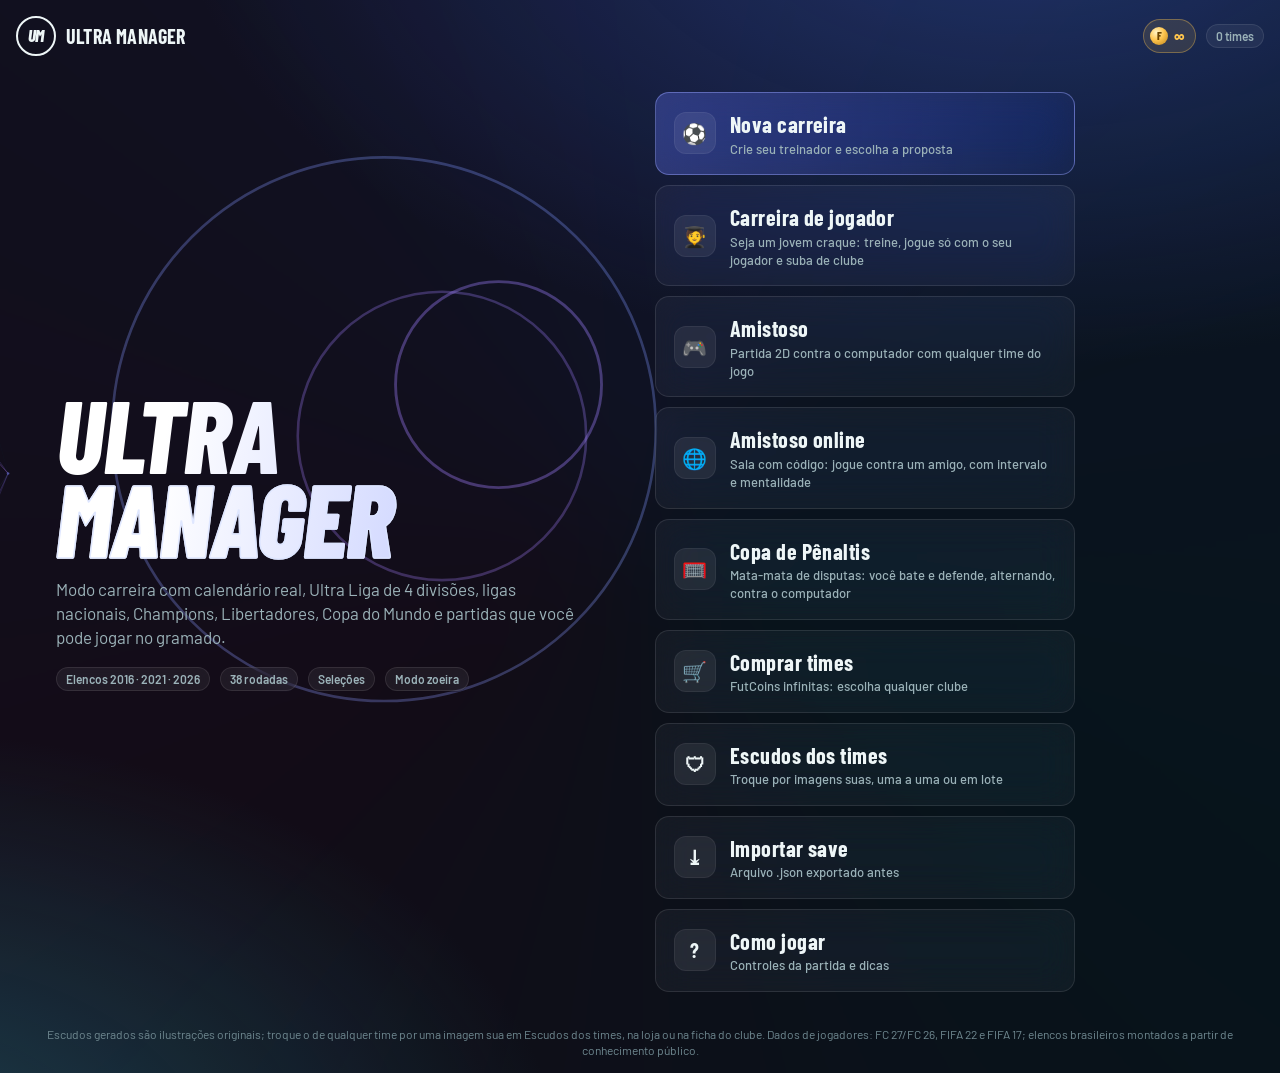
==== index.html @ 09354070 "V73: modelos 3D novos, estadio, animacoes, controle estilo FIFA Mobile e tela inicial futurista Co-A" ====
<!doctype html><html><head><meta charset=utf8><meta name=viewport content="width=device-width,initial-scale=1,viewport-fit=cover"><style>:root{color-scheme:light;box-sizing:border-box;padding-top:env(safe-area-inset-top,0px);padding-bottom:env(safe-area-inset-bottom,0px)}html{scroll-padding-top:env(safe-area-inset-top,0px)}body{margin:0;padding:0;font:14px -apple-system,BlinkMacSystemFont,sans-serif;background:#fff;color:#000}img{max-width:100%}[hidden]:not([hidden=until-found i]){display:none!important}</style></head><body>
<!doctype html>
<html lang="pt-BR">
<head>
<meta charset="utf-8">
<meta name="viewport" content="width=device-width,initial-scale=1,viewport-fit=cover">
<meta name="apple-mobile-web-app-capable" content="yes">
<style>body{margin:0}img{max-width:100%}[hidden]{display:none!important}</style>
</head>
<body>
<title>Ultra Manager</title>
<meta name="claude:viewport-fit-sides" content="cover">
<meta name="theme-color" content="#071318">
<link rel="preconnect" href="https://fonts.googleapis.com">
<link rel="preconnect" href="https://fonts.gstatic.com" crossorigin>
<link rel="stylesheet" href="https://fonts.googleapis.com/css2?family=Barlow+Condensed:ital,wght@0,500;0,600;0,700;0,800;1,700;1,800&family=Barlow:wght@400;500;600;700&display=swap">
<style>
/* Layout concept: console-style career hub — petrol-teal stadium night, glass panels, condensed sport type, one violet CTA glow */
:root {
  --bg0: #050f13; --bg1: #0a1f27; --bg2: #103039; --bg3: #17404a;
  --panel: rgba(8, 22, 28, 0.74); --panel-solid: #0c232b; --panel2: rgba(255, 255, 255, 0.045); --panel3: rgba(255, 255, 255, 0.08);
  --line: rgba(255, 255, 255, 0.09); --line2: rgba(255, 255, 255, 0.16);
  --text: #eef6f7; --muted: #9bb2b8; --dim: #6f8890;
  --accent: #6f7dff; --accent-hi: #9aa4ff; --accent-glow: rgba(111, 125, 255, 0.55);
  --gold: #ffc54d; --win: #38c77f; --draw: #b9c2c9; --loss: #ff6060; --warn: #ffb020; --info: #4cc3ff;
  --pitch1: #2e7d43; --pitch2: #2a733d;
  --f-display: 'Barlow Condensed', 'Arial Narrow', 'Roboto Condensed', system-ui, sans-serif;
  --f-body: 'Barlow', system-ui, -apple-system, 'Segoe UI', sans-serif;
  --r: 10px; --r-lg: 16px;
  color-scheme: dark;
}
* { box-sizing: border-box; }
html, body { height: 100%; }
body {
  margin: 0; background: var(--bg0); color: var(--text); font-family: var(--f-body); font-size: 15px; line-height: 1.4;
  -webkit-font-smoothing: antialiased; overflow-x: hidden;
}
body::before { content: ""; position: fixed; inset: 0 0 auto; height: env(safe-area-inset-top, 0px); z-index: 50; background: var(--bg0); }
.app {
  min-height: 100%; position: relative;
  background:
    radial-gradient(1200px 520px at 78% -8%, rgba(76, 195, 255, 0.10), transparent 60%),
    radial-gradient(900px 600px at 10% 10%, rgba(111, 125, 255, 0.10), transparent 62%),
    linear-gradient(180deg, var(--bg2) 0%, var(--bg1) 38%, var(--bg0) 100%);
}
.app::after { /* perspective floor grid like a studio set */
  content: ""; position: fixed; left: -20%; right: -20%; bottom: -10%; height: 46%; pointer-events: none; z-index: 0;
  background-image: linear-gradient(rgba(255,255,255,0.05) 1px, transparent 1px), linear-gradient(90deg, rgba(255,255,255,0.05) 1px, transparent 1px);
  background-size: 64px 64px; transform: perspective(500px) rotateX(62deg); transform-origin: bottom; opacity: 0.55;
  mask-image: linear-gradient(to top, rgba(0,0,0,0.9), transparent);
  -webkit-mask-image: linear-gradient(to top, rgba(0,0,0,0.9), transparent);
}
.app > * { position: relative; z-index: 1; }
button, input, select, textarea { font: inherit; color: inherit; }
button { cursor: pointer; }
a { color: var(--accent-hi); }
:focus-visible { outline: 2px solid var(--accent-hi); outline-offset: 2px; }
.tnum, table, .num { font-variant-numeric: tabular-nums; }
h1, h2, h3, .disp { font-family: var(--f-display); text-wrap: balance; margin: 0; letter-spacing: 0.01em; }
.muted { color: var(--muted); } .dim { color: var(--dim); }
.up { text-transform: uppercase; letter-spacing: 0.06em; }
.row { display: flex; gap: 10px; align-items: center; } .row.wrap { flex-wrap: wrap; } .col { display: flex; flex-direction: column; gap: 10px; }
.grow { flex: 1; min-width: 0; } .right { margin-left: auto; } .center { text-align: center; }
.hide { display: none !important; }

/* ---------- boot */
.boot { min-height: 100vh; display: grid; place-content: center; text-align: center; }
.boot-logo { font-family: var(--f-display); font-weight: 800; font-style: italic; font-size: 54px; letter-spacing: 0.02em; }
.boot-logo span { color: var(--accent-hi); margin-left: 8px; }
.boot-sub { color: var(--muted); margin-top: 6px; }

/* ---------- top bar */
.topbar {
  position: sticky; top: env(safe-area-inset-top, 0px); z-index: 30; backdrop-filter: blur(10px); -webkit-backdrop-filter: blur(10px);
  background: linear-gradient(180deg, rgba(7, 20, 26, 0.92), rgba(7, 20, 26, 0.7)); border-bottom: 1px solid var(--line);
}
.topbar-in { display: flex; align-items: center; gap: 14px; padding-block: 10px; padding-left: max(16px, env(safe-area-inset-left, 0px)); padding-right: max(16px, env(safe-area-inset-right, 0px)); max-width: 1440px; margin: 0 auto; }
.logo-mark { width: 40px; height: 40px; flex: none; border-radius: 50%; display: grid; place-items: center; border: 2px solid var(--text);
  font-family: var(--f-display); font-weight: 800; font-style: italic; font-size: 17px; letter-spacing: -0.02em; }
.nav { display: flex; gap: 2px; overflow-x: auto; scrollbar-width: none; flex: 1; min-width: 0; }
.nav::-webkit-scrollbar { display: none; }
.nav button { background: none; border: 0; padding: 10px 12px 9px; color: var(--muted); font-family: var(--f-display); font-weight: 600; font-size: 17px; letter-spacing: 0.02em; white-space: nowrap; border-bottom: 2px solid transparent; position: relative; }
.nav button:hover { color: var(--text); }
.nav button.on { color: var(--text); border-bottom-color: var(--text); }
.nav .badge { position: absolute; top: 4px; right: 2px; }
.club-chip { display: flex; align-items: center; gap: 10px; flex: none; }
.club-chip .nm { font-family: var(--f-display); font-weight: 700; font-size: 17px; line-height: 1; }
.conf-bar { display: flex; gap: 3px; margin-top: 5px; }
.conf-bar i { display: block; width: 18px; height: 4px; border-radius: 2px; background: var(--panel3); }
.conf-bar i.on { background: var(--win); }
.conf-bar.mid i.on { background: var(--warn); } .conf-bar.low i.on { background: var(--loss); }
.coin-pill { display: inline-flex; align-items: center; gap: 6px; padding: 5px 10px 5px 6px; border-radius: 999px; background: rgba(255, 197, 77, 0.12); border: 1px solid rgba(255, 197, 77, 0.35); color: var(--gold); font-weight: 700; font-family: var(--f-display); font-size: 16px; white-space: nowrap; }
.coin { width: 18px; height: 18px; border-radius: 50%; background: radial-gradient(circle at 35% 30%, #fff3c4, var(--gold) 45%, #b9801a); display: grid; place-items: center; color: #6a4300; font-size: 11px; font-weight: 800; }
.icon-btn { background: var(--panel2); border: 1px solid var(--line); width: 38px; height: 38px; border-radius: 10px; display: grid; place-items: center; flex: none; }
.icon-btn:hover { background: var(--panel3); }

.page { max-width: 1440px; margin: 0 auto; padding-block: 18px 40px; padding-left: max(16px, env(safe-area-inset-left, 0px)); padding-right: max(16px, env(safe-area-inset-right, 0px)); }
.subtabs { display: flex; gap: 6px; flex-wrap: wrap; margin-bottom: 14px; }
.subtabs button { background: var(--panel2); border: 1px solid var(--line); border-radius: 999px; padding: 7px 14px; color: var(--muted); font-weight: 600; font-size: 14px; }
.subtabs button.on { background: var(--text); color: #07161b; border-color: var(--text); }

/* ---------- panels & cards */
.panel { background: var(--panel); border: 1px solid var(--line); border-radius: var(--r-lg); padding: 16px; min-width: 0; }
.panel h3 { font-size: 20px; font-weight: 700; margin-bottom: 10px; display: flex; align-items: center; gap: 8px; }
.panel h3 .sub { font-family: var(--f-body); font-size: 13px; font-weight: 500; color: var(--muted); }
.grid { display: grid; gap: 16px; }
.g2 { grid-template-columns: repeat(2, minmax(0, 1fr)); } .g3 { grid-template-columns: repeat(3, minmax(0, 1fr)); } .g4 { grid-template-columns: repeat(4, minmax(0, 1fr)); }
@media (max-width: 980px) { .g3, .g4 { grid-template-columns: repeat(2, minmax(0, 1fr)); } }
@media (max-width: 720px) { .g2, .g3, .g4 { grid-template-columns: minmax(0, 1fr); } }
.stat-tile { background: var(--panel2); border: 1px solid var(--line); border-radius: var(--r); padding: 12px; }
.stat-tile .k { font-size: 12px; color: var(--muted); text-transform: uppercase; letter-spacing: 0.06em; }
.stat-tile .v { font-family: var(--f-display); font-weight: 700; font-size: 26px; line-height: 1.1; margin-top: 4px; }

/* ---------- buttons */
.btn { display: inline-flex; align-items: center; justify-content: center; gap: 8px; border-radius: 999px; padding: 10px 18px; font-weight: 700; font-size: 15px; border: 1px solid var(--line2); background: var(--panel2); color: var(--text); white-space: nowrap; }
.btn:hover { background: var(--panel3); }
.btn:disabled { opacity: 0.45; cursor: not-allowed; }
.btn.primary { background: linear-gradient(180deg, #8592ff, #5a68f0); border-color: rgba(255,255,255,0.25); box-shadow: 0 0 0 1px rgba(255,255,255,0.08) inset, 0 8px 28px -6px var(--accent-glow); color: #fff; }
.btn.primary:hover { filter: brightness(1.08); }
.btn.gold { background: linear-gradient(180deg, #ffd57a, #f0a92a); color: #3b2500; border-color: rgba(255,255,255,0.3); }
.btn.danger { border-color: rgba(255, 96, 96, 0.5); color: #ffb3b3; }
.btn.sm { padding: 6px 12px; font-size: 13px; }
.btn.xs { padding: 3px 9px; font-size: 12px; }
.btn.big { padding: 13px 26px; font-size: 17px; font-family: var(--f-display); letter-spacing: 0.03em; }
.btn .x-key { width: 22px; height: 22px; border-radius: 50%; border: 1.5px solid currentColor; display: grid; place-items: center; font-size: 12px; }
.link { background: none; border: 0; color: var(--accent-hi); padding: 0; font-weight: 600; }

/* ---------- chips / badges */
.chip { display: inline-flex; align-items: center; gap: 6px; padding: 3px 9px; border-radius: 999px; background: var(--panel2); border: 1px solid var(--line); font-size: 12px; font-weight: 600; color: var(--muted); white-space: nowrap; }
.chip.on { background: var(--text); color: #07161b; }
.badge { min-width: 18px; height: 18px; padding: 0 5px; border-radius: 9px; background: var(--loss); color: #fff; font-size: 11px; font-weight: 700; display: inline-grid; place-items: center; }
.pos { display: inline-grid; place-items: center; min-width: 38px; padding: 2px 5px; border-radius: 5px; font-size: 11px; font-weight: 700; letter-spacing: 0.04em; font-family: var(--f-body); }
.pos.GK { background: #f0a92a; color: #2a1800; } .pos.DEF { background: #3f8cff; color: #fff; } .pos.MID { background: #2fbf71; color: #052414; } .pos.ATT { background: #ff5d6c; color: #fff; }
.ovr { display: inline-grid; place-items: center; min-width: 30px; height: 24px; border-radius: 6px; font-weight: 800; font-size: 14px; font-family: var(--f-display); }
.ftag { display: inline-block; margin-left: 3px; font-size: 11px; font-weight: 800; letter-spacing: -1px; vertical-align: middle; white-space: nowrap; }
.ftag.f-up { color: #2fd27a; } .ftag.f-up1 { color: #8fd8a8; } .ftag.f-dn1 { color: #ffab7a; } .ftag.f-dn { color: #ff5c5c; }
td.nw { white-space: nowrap; }
.ovr.t1 { background: linear-gradient(180deg, #ffe27a, #d9a520); color: #2b1d00; } .ovr.t2 { background: #c9d3da; color: #14232a; } .ovr.t3 { background: #c98a52; color: #241200; } .ovr.t4 { background: #4b5b62; color: #e7eef0; }
.res { display: inline-grid; place-items: center; width: 22px; height: 22px; border-radius: 5px; font-size: 12px; font-weight: 800; color: #071318; }
.res.V { background: var(--win); } .res.E { background: var(--draw); } .res.D { background: var(--loss); color: #fff; } .res.n { background: var(--panel3); color: var(--muted); }
.fit { width: 54px; height: 6px; border-radius: 3px; background: var(--panel3); overflow: hidden; display: inline-block; vertical-align: middle; }
.fit > i { display: block; height: 100%; border-radius: 3px; }
.flag-inj { color: var(--loss); font-weight: 800; } .flag-sus { color: var(--warn); font-weight: 800; }
.dot { width: 8px; height: 8px; border-radius: 50%; display: inline-block; }

/* ---------- tables */
.tbl-wrap { overflow-x: auto; border-radius: var(--r); border: 1px solid var(--line); }
table.tbl { width: 100%; border-collapse: collapse; font-size: 14px; }
.tbl th { text-align: left; font-size: 11px; text-transform: uppercase; letter-spacing: 0.06em; color: var(--muted); font-weight: 600; padding: 9px 8px; background: rgba(0,0,0,0.18); position: sticky; top: 0; white-space: nowrap; }
.tbl td { padding: 8px; border-top: 1px solid var(--line); white-space: nowrap; }
.tbl tr.me td { background: rgba(111, 125, 255, 0.13); }
.tbl tr.click { cursor: pointer; } .tbl tr.click:hover td { background: var(--panel2); }
.tbl td.n, .tbl th.n { text-align: right; } .tbl td.c, .tbl th.c { text-align: center; }
.zone-ucl { box-shadow: inset 3px 0 0 #4c7dff; } .zone-uel { box-shadow: inset 3px 0 0 #ff9a3c; } .zone-up { box-shadow: inset 3px 0 0 var(--win); } .zone-down { box-shadow: inset 3px 0 0 var(--loss); } .zone-lib { box-shadow: inset 3px 0 0 var(--gold); } .zone-sula { box-shadow: inset 3px 0 0 #1e88e5; } .zone-plib { box-shadow: inset 3px 0 0 #e0b85a; background-image: linear-gradient(90deg, rgba(224,184,90,0.08), transparent 40%); } .zone-uclq { box-shadow: inset 3px 0 0 #9db8ff; } .zone-uecl { box-shadow: inset 3px 0 0 #2fbf71; }
.mun-reps { display: grid; grid-template-columns: repeat(auto-fill, minmax(190px, 1fr)); gap: 12px; }
.team-cell { display: flex; align-items: center; gap: 8px; min-width: 0; }
.team-cell .tn { overflow: hidden; text-overflow: ellipsis; }

/* ---------- forms */
.field { display: flex; flex-direction: column; gap: 5px; }
.field label { font-size: 12px; color: var(--muted); text-transform: uppercase; letter-spacing: 0.06em; font-weight: 600; }
.input, select.input { background: rgba(0,0,0,0.28); border: 1px solid var(--line2); border-radius: 10px; padding: 10px 12px; min-width: 0; width: 100%; }
.input:focus { border-color: var(--accent-hi); outline: none; }
select.input { appearance: none; background-image: linear-gradient(45deg, transparent 50%, var(--muted) 50%), linear-gradient(135deg, var(--muted) 50%, transparent 50%); background-position: calc(100% - 16px) 52%, calc(100% - 11px) 52%; background-size: 5px 5px; background-repeat: no-repeat; padding-right: 30px; }
.seg { display: inline-flex; background: rgba(0,0,0,0.28); border: 1px solid var(--line); border-radius: 999px; padding: 3px; gap: 2px; flex-wrap: wrap; }
.seg button { border: 0; background: none; padding: 6px 12px; border-radius: 999px; color: var(--muted); font-weight: 600; font-size: 13px; }
.seg button.on { background: var(--text); color: #07161b; }
.toggle { display: inline-flex; align-items: center; gap: 10px; cursor: pointer; }
.toggle input { display: none; }
.toggle .sw { width: 42px; height: 24px; border-radius: 12px; background: var(--panel3); position: relative; transition: background 0.2s; flex: none; }
.toggle .sw::after { content: ""; position: absolute; top: 3px; left: 3px; width: 18px; height: 18px; border-radius: 50%; background: #fff; transition: transform 0.2s; }
.toggle input:checked + .sw { background: var(--accent); }
.toggle input:checked + .sw::after { transform: translateX(18px); }

/* ---------- central (home) */
.hub { display: grid; grid-template-columns: minmax(0, 1.25fr) minmax(0, 1fr); gap: 22px; align-items: start; }
@media (max-width: 960px) { .hub { grid-template-columns: minmax(0, 1fr); } }
.hero-date { font-family: var(--f-display); font-weight: 800; font-size: clamp(34px, 5.4vw, 62px); line-height: 0.95; letter-spacing: 0.01em; }
.hero-sub { color: var(--muted); margin: 10px 0 14px; padding-bottom: 12px; border-bottom: 1px solid var(--line); max-width: 560px; }
.fixture { display: grid; grid-template-columns: auto auto minmax(0, 1fr); gap: 14px; align-items: center; margin: 12px 0 18px; }
.fixture .sep { width: 1px; height: 56px; background: var(--line2); }
.fixture .names { font-family: var(--f-display); font-weight: 800; font-size: clamp(22px, 2.6vw, 30px); line-height: 1.05; text-transform: uppercase; letter-spacing: 0.02em; }
.fixture .crests { display: flex; gap: 10px; align-items: center; }
.comp-line { display: flex; align-items: center; gap: 10px; color: var(--text); font-weight: 600; flex-wrap: wrap; }
.comp-line .when { color: var(--muted); font-weight: 500; }
.advance-row { display: flex; gap: 10px; align-items: center; flex-wrap: wrap; margin-bottom: 18px; }
.task-list { border-top: 1px solid var(--line); max-width: 560px; }
.task { display: flex; align-items: center; gap: 12px; padding: 11px 4px; border-bottom: 1px solid var(--line); background: none; border-left: 0; border-right: 0; border-top: 0; width: 100%; text-align: left; color: var(--text); }
.task:hover { background: var(--panel2); }
.task .ic { width: 34px; height: 34px; border-radius: 50%; display: grid; place-items: center; background: var(--panel3); flex: none; font-size: 16px; }
.form-row { display: flex; gap: 4px; }
.news-card { background: var(--panel-solid); border: 1px solid var(--line); border-radius: var(--r-lg); overflow: hidden; position: relative; }
.news-top { display: flex; align-items: center; gap: 10px; padding: 12px 14px; }
.news-src { width: 34px; height: 34px; border-radius: 8px; display: grid; place-items: center; background: #1fb57a; color: #fff; font-family: var(--f-display); font-weight: 800; font-size: 13px; }
.ue-logo { flex: none; display: grid; place-items: center; border-radius: 9px; background: linear-gradient(135deg, #6f7dff, #12b3a8); color: #fff; font-family: var(--f-display); font-weight: 800; font-style: italic; letter-spacing: -0.02em; box-shadow: inset 0 0 0 1px rgba(255,255,255,0.25); }
.modal-h .ue-logo { margin-right: 8px; vertical-align: -6px; display: inline-grid; }
.plantao { background: #ff3b4e; color: #fff; font-family: var(--f-display); font-weight: 800; font-size: 12px; letter-spacing: 0.08em; padding: 4px 9px; border-radius: 6px; animation: plantao 1.6s ease-in-out infinite; flex: none; }
.plantao.sm { font-size: 10.5px; padding: 2px 7px; }
@keyframes plantao { 50% { opacity: 0.55; } }
@media (prefers-reduced-motion: reduce) { .plantao { animation: none; } }
.news-cat { display: inline-block; font-family: var(--f-display); font-weight: 700; font-size: 12px; letter-spacing: 0.06em; text-transform: uppercase; color: var(--c); border: 1px solid color-mix(in srgb, var(--c) 55%, transparent); background: color-mix(in srgb, var(--c) 14%, transparent); padding: 2px 8px; border-radius: 999px; margin-bottom: 8px; }
.news-feed { display: flex; flex-direction: column; gap: 12px; }
.nf-item { display: grid; grid-template-columns: 200px minmax(0, 1fr); gap: 14px; padding: 10px; border-radius: 14px; background: var(--panel2); border: 1px solid var(--line); }
.nf-thumb { border-radius: 10px; overflow: hidden; aspect-ratio: 16 / 10; }
.nf-thumb svg { width: 100%; height: 100%; display: block; }
.nf-text h4 { margin: 6px 0 4px; font-size: 17px; line-height: 1.25; }
.nf-text p { margin: 0 0 6px; font-size: 14px; }
@media (max-width: 560px) { .nf-item { grid-template-columns: minmax(0, 1fr); } }
.news-new { flex: none; background: #d8ff5a; color: #172000; font-weight: 800; font-size: 12px; padding: 4px 10px; border-radius: 6px; }
.news-img { aspect-ratio: 16 / 10; max-width: 100%; position: relative; overflow: hidden; }
.news-img svg { width: 100%; height: 100%; display: block; }
.news-body { padding: 12px 14px 14px; }
.news-body h4 { margin: 0 0 6px; font-size: 17px; line-height: 1.3; }
.news-meta { display: flex; gap: 14px; color: var(--muted); font-size: 13px; margin-top: 10px; }
.dots { display: flex; gap: 6px; justify-content: center; padding: 10px; }
.dots button { width: 8px; height: 8px; border-radius: 50%; border: 0; background: var(--panel3); padding: 0; }
.dots button.on { background: var(--text); width: 22px; border-radius: 4px; }
.news-list .item { padding: 10px 0; border-bottom: 1px solid var(--line); }
.news-list .item:last-child { border-bottom: 0; }

/* ---------- pitch & lineup */
.lineup-wrap { display: grid; grid-template-columns: minmax(0, 1fr) 300px; gap: 16px; align-items: start; }
@media (max-width: 900px) { .lineup-wrap { grid-template-columns: minmax(0, 1fr); } }
.pitch { position: relative; width: 100%; max-width: 640px; aspect-ratio: 68 / 100; margin: 0 auto; border-radius: 14px; overflow: hidden;
  background: repeating-linear-gradient(180deg, var(--pitch1) 0 10%, var(--pitch2) 10% 20%); box-shadow: inset 0 0 80px rgba(0,0,0,0.35); }
.pitch .lines { position: absolute; inset: 0; width: 100%; height: 100%; }
.pslot { position: absolute; transform: translate(-50%, -50%); width: 88px; display: flex; flex-direction: column; align-items: center; gap: 2px; cursor: pointer; user-select: none; touch-action: none; }
.pslot .card { width: 58px; border-radius: 9px; background: linear-gradient(180deg, rgba(10,30,36,0.95), rgba(10,26,32,0.95)); border: 1px solid rgba(255,255,255,0.22); padding: 4px 0 3px; text-align: center; box-shadow: 0 6px 16px rgba(0,0,0,0.35); }
.pslot.sel .card { border-color: var(--gold); box-shadow: 0 0 0 2px var(--gold), 0 6px 16px rgba(0,0,0,0.35); }
.pslot.drop .card { border-color: var(--accent-hi); box-shadow: 0 0 0 2px var(--accent-hi); }
.pslot .o { font-family: var(--f-display); font-weight: 800; font-size: 20px; line-height: 1; }
.pslot .p { font-size: 10px; font-weight: 700; color: var(--muted); letter-spacing: 0.05em; }
.pslot .nm { font-size: 12px; font-weight: 700; text-shadow: 0 1px 3px rgba(0,0,0,0.8); max-width: 88px; overflow: hidden; text-overflow: ellipsis; white-space: nowrap; }
.pslot .fitbar { width: 46px; height: 4px; border-radius: 2px; background: rgba(0,0,0,0.45); overflow: hidden; }
.pslot .fitbar i { display: block; height: 100%; }
.pslot .warn { position: absolute; top: -4px; right: 14px; }
.pslot.empty .card { opacity: 0.6; border-style: dashed; }
.bp { display: flex; align-items: center; gap: 8px; padding: 7px 8px; border-radius: 8px; border: 1px solid transparent; cursor: pointer; background: none; color: inherit; font: inherit; text-align: left; width: 100%; }
.bp:hover { background: var(--panel2); }
.bp.sel { border-color: var(--gold); background: rgba(255,197,77,0.08); }
@media (max-width: 520px) { .pslot { width: 70px; } .pslot .card { width: 46px; } .pslot .o { font-size: 16px; } .pslot .nm { font-size: 10px; max-width: 70px; } }

/* ---------- modals */
.modal-bg { position: fixed; inset: 0; background: rgba(2, 8, 10, 0.72); backdrop-filter: blur(4px); -webkit-backdrop-filter: blur(4px); z-index: 80; display: flex; align-items: center; justify-content: center;
  padding: calc(16px + env(safe-area-inset-top, 0px)) max(16px, env(safe-area-inset-right, 0px)) calc(16px + env(safe-area-inset-bottom, 0px)) max(16px, env(safe-area-inset-left, 0px)); }
.modal { background: linear-gradient(180deg, #11303a, #0a1e25); border: 1px solid var(--line2); border-radius: 18px; width: min(760px, 100%); max-height: 100%; overflow: auto; box-shadow: 0 30px 80px rgba(0,0,0,0.6); }
.modal.wide { width: min(1100px, 100%); } .modal.narrow { width: min(460px, 100%); }
.modal-h { display: flex; align-items: center; gap: 12px; padding: 16px 18px; border-bottom: 1px solid var(--line); position: sticky; top: 0; background: #0f2b34; z-index: 2; }
.modal-h h2 { font-size: 24px; font-weight: 800; }
.modal-b { padding: 18px; }
.modal-f { display: flex; gap: 10px; justify-content: flex-end; padding: 14px 18px; border-top: 1px solid var(--line); flex-wrap: wrap; position: sticky; bottom: 0; background: #0a1f26; }
#toasts { position: fixed; z-index: 120; left: 50%; transform: translateX(-50%); bottom: calc(18px + env(safe-area-inset-bottom, 0px)); display: flex; flex-direction: column; gap: 8px; align-items: center; pointer-events: none; width: min(92vw, 520px); }
.toast { background: #f3f7f8; color: #0b1c22; padding: 10px 16px; border-radius: 12px; font-weight: 600; box-shadow: 0 12px 30px rgba(0,0,0,0.4); animation: tin 0.25s ease; text-align: center; }
.toast.bad { background: #ffd8d8; color: #4a0000; }
@keyframes tin { from { transform: translateY(10px); opacity: 0; } to { transform: none; opacity: 1; } }

/* ---------- start & wizard */
.start { min-height: 100vh; display: grid; grid-template-rows: auto 1fr auto; }
.start-top { display: flex; justify-content: space-between; align-items: center; padding-block: 16px; padding-left: max(16px, env(safe-area-inset-left, 0px)); padding-right: max(16px, env(safe-area-inset-right, 0px)); }
.start-main { display: grid; grid-template-columns: minmax(0, 1fr) minmax(0, 1fr); gap: 30px; align-items: center; max-width: 1200px; margin: 0 auto; width: 100%; padding-block: 20px; padding-left: max(16px, env(safe-area-inset-left, 0px)); padding-right: max(16px, env(safe-area-inset-right, 0px)); }
@media (max-width: 860px) { .start-main { grid-template-columns: minmax(0, 1fr); } }
.title-xl { font-family: var(--f-display); font-weight: 800; font-style: italic; font-size: clamp(56px, 9vw, 120px); line-height: 0.82; letter-spacing: -0.01em; }
.title-xl .b { display: block; color: transparent; -webkit-text-stroke: 2px var(--text); }
.menu-list { display: flex; flex-direction: column; gap: 10px; max-width: 420px; }
.menu-btn { display: flex; align-items: center; gap: 14px; padding: 16px 18px; border-radius: 14px; background: var(--panel); border: 1px solid var(--line); text-align: left; font-family: var(--f-display); font-weight: 700; font-size: 22px; letter-spacing: 0.02em; }
.menu-btn:hover { border-color: var(--line2); background: rgba(13, 34, 42, 0.9); }
.menu-btn.primary { background: linear-gradient(90deg, rgba(111,125,255,0.32), rgba(111,125,255,0.08)); border-color: rgba(154,164,255,0.45); }
.menu-btn small { display: block; font-family: var(--f-body); font-size: 13px; font-weight: 500; color: var(--muted); letter-spacing: 0; }
.menu-btn .ic { width: 42px; height: 42px; border-radius: 12px; background: var(--panel3); display: grid; place-items: center; font-size: 20px; flex: none; }
.wizard { max-width: 980px; margin: 0 auto; padding-block: 24px 60px; padding-left: max(16px, env(safe-area-inset-left, 0px)); padding-right: max(16px, env(safe-area-inset-right, 0px)); }
.steps { display: flex; gap: 6px; margin-bottom: 18px; flex-wrap: wrap; }
.steps span { height: 4px; flex: 1; min-width: 30px; border-radius: 2px; background: var(--panel3); }
.steps span.on { background: var(--accent-hi); }
.choice-grid { display: grid; grid-template-columns: repeat(auto-fit, minmax(210px, 1fr)); gap: 12px; }
.choice { text-align: left; padding: 18px; border-radius: 14px; background: var(--panel); border: 1px solid var(--line); display: flex; flex-direction: column; gap: 8px; min-height: 120px; }
.choice:hover { border-color: var(--line2); }
.choice.on { border-color: var(--accent-hi); box-shadow: 0 0 0 1px var(--accent-hi), 0 10px 30px -10px var(--accent-glow); }
.choice .t { font-family: var(--f-display); font-weight: 800; font-size: 26px; }
.choice .d { color: var(--muted); font-size: 14px; }
.offer { display: flex; flex-direction: column; gap: 10px; padding: 18px; border-radius: 16px; background: var(--panel); border: 1px solid var(--line); text-align: left; }
.offer:hover { border-color: var(--line2); }
.crest-img { object-fit: contain; display: inline-block; flex: none; vertical-align: middle; }
.crest-btn { position: relative; background: none; border: 0; padding: 0; line-height: 0; border-radius: 10px; flex: none; }
.crest-btn:hover .crest-edit, .crest-btn:focus-visible .crest-edit { opacity: 1; }
.crest-edit { position: absolute; right: -4px; bottom: -4px; font-size: 13px; line-height: 1; background: var(--panel-solid); border: 1px solid var(--line2); border-radius: 999px; padding: 3px 4px; opacity: 0.8; }
.crest-btn.sm { border-radius: 6px; }
.crest-preview { width: 128px; height: 128px; display: grid; place-items: center; border-radius: 18px; background: var(--panel2); border: 1px solid var(--line); flex: none; }
.any-grid { display: grid; grid-template-columns: repeat(auto-fill, minmax(260px, 1fr)); gap: 8px; }
.any-item { display: flex; align-items: center; gap: 10px; padding: 10px 12px; border-radius: 12px; background: var(--panel2); border: 1px solid var(--line); text-align: left; color: inherit; min-width: 0; }
.any-item:hover, .any-item:focus-visible { border-color: var(--accent); background: var(--panel3); }
.any-item .grow { min-width: 0; }
.any-item .nm { display: block; font-weight: 700; font-size: 15px; overflow: hidden; text-overflow: ellipsis; white-space: nowrap; }
.any-item .wh { display: block; font-size: 12px; color: var(--muted); overflow: hidden; text-overflow: ellipsis; white-space: nowrap; }
.any-item .sc { display: flex; flex-direction: column; align-items: flex-end; gap: 2px; font-size: 12px; flex: none; }
.offer .tn { font-family: var(--f-display); font-weight: 800; font-size: 26px; line-height: 1; }
.stars { color: var(--gold); letter-spacing: 1px; font-size: 14px; }

/* ---------- match */
.match-screen { min-height: 100vh; display: flex; flex-direction: column; }
.score-head { display: grid; grid-template-columns: minmax(0, 1fr) auto minmax(0, 1fr); align-items: center; gap: 12px; padding-block: 18px; padding-left: max(16px, env(safe-area-inset-left, 0px)); padding-right: max(16px, env(safe-area-inset-right, 0px)); background: linear-gradient(180deg, rgba(0,0,0,0.35), transparent); }
.score-head .side { display: flex; align-items: center; gap: 12px; min-width: 0; }
.score-head .side.r { justify-content: flex-end; text-align: right; }
.score-head .tname { font-family: var(--f-display); font-weight: 800; font-size: clamp(18px, 3vw, 30px); text-transform: uppercase; line-height: 1; overflow: hidden; text-overflow: ellipsis; }
.scorebox { display: flex; flex-direction: column; align-items: center; gap: 4px; }
.scorebox .sc { font-family: var(--f-display); font-weight: 800; font-size: clamp(40px, 7vw, 68px); line-height: 0.9; letter-spacing: 0.04em; }
.clock { font-family: var(--f-display); font-weight: 700; font-size: 20px; background: #000; padding: 2px 12px; border-radius: 6px; color: #fff; min-width: 74px; text-align: center; }
.clock.live { color: #d8ff5a; }
.events { display: flex; flex-direction: column; gap: 6px; max-height: 52vh; overflow: auto; padding-right: 4px; }
.ev { display: grid; grid-template-columns: 46px 28px minmax(0, 1fr); gap: 8px; align-items: start; padding: 8px 10px; border-radius: 10px; background: var(--panel2); }
.ev.new { animation: tin 0.3s ease; }
.ev .mn { font-family: var(--f-display); font-weight: 700; color: var(--muted); }
.ev.goal { background: linear-gradient(90deg, rgba(56,199,127,0.22), rgba(56,199,127,0.04)); border: 1px solid rgba(56,199,127,0.35); }
.ev.red { background: rgba(255,96,96,0.12); } .ev.alien { background: linear-gradient(90deg, rgba(160,255,90,0.2), rgba(90,60,255,0.15)); }
.statbar { display: grid; grid-template-columns: 34px minmax(0, 1fr) 34px; gap: 8px; align-items: center; font-size: 13px; }
.statbar .bars { display: flex; height: 6px; border-radius: 3px; overflow: hidden; background: var(--panel3); }
.statbar .bars i { display: block; height: 100%; }
.lineup-col { display: flex; flex-direction: column; gap: 4px; font-size: 14px; }
.lineup-col .pl { display: flex; align-items: center; gap: 8px; padding: 4px 0; border-bottom: 1px solid var(--line); }
.weather { display: inline-flex; align-items: center; gap: 6px; }

.lv-grid { display: grid; gap: 14px; align-items: start; grid-template-columns: minmax(0, 1.35fr) minmax(0, 1fr); grid-template-areas: "a b" "d c"; }
.lv-a { grid-area: a; } .lv-b { grid-area: b; } .lv-c { grid-area: c; } .lv-d { grid-area: d; }
.lv-b .events { max-height: min(62vh, 560px); }
@media (max-width: 860px) { .lv-grid { grid-template-columns: minmax(0, 1fr); grid-template-areas: "a" "b" "c" "d"; } .lv-b .events { max-height: 46vh; } }
.lv-pitch { max-height: 46vh; margin-inline: auto; }
.lv-track { display: grid; gap: 8px; margin-top: 4px; }
.lv-tag { display: flex; align-items: center; gap: 8px; font-family: var(--f-display); font-size: 19px; letter-spacing: 0.02em; }
.lv-dot { width: 9px; height: 9px; border-radius: 50%; background: #ff4d4d; flex: none; animation: lvdot 1.4s infinite; }
@keyframes lvdot { 0% { box-shadow: 0 0 0 0 rgba(255,77,77,0.6); } 70% { box-shadow: 0 0 0 8px rgba(255,77,77,0); } 100% { box-shadow: 0 0 0 0 rgba(255,77,77,0); } }
.lv-ends { display: flex; justify-content: space-between; gap: 8px; font-size: 12px; color: var(--muted); font-weight: 700; letter-spacing: 0.04em; }
.lv-ends span { display: inline-flex; align-items: center; gap: 6px; }
.lv-pitch { width: 100%; height: auto; display: block; border-radius: 8px; }
#lv-ball { transition: transform 0.55s cubic-bezier(.3,.7,.3,1); }
.lv-pulse { animation: lvpulse 0.9s ease-in-out infinite alternate; transform-origin: center; transform-box: fill-box; }
@keyframes lvpulse { from { transform: scale(0.8); } to { transform: scale(1.25); } }
.lv-mom-wrap { display: grid; gap: 4px; }
.lv-mom { width: 100%; height: 64px; display: block; background: rgba(0,0,0,0.18); border-radius: 6px; }
.lv-axis { display: flex; justify-content: space-between; font-size: 11px; color: var(--muted); }
.ev.info { background: transparent; padding-block: 3px; color: var(--muted); font-size: 13px; }
/* ---------- celebration */
.celebrate { position: fixed; inset: 0; z-index: 110; display: grid; place-items: center; background: radial-gradient(circle at 50% 40%, rgba(255,197,77,0.25), rgba(2,8,10,0.92) 60%); overflow: hidden; }
.celebrate canvas.title-scene { position: relative; inset: auto; width: min(92vw, 520px); height: auto; margin: 4px auto 0; }
.celebrate canvas:not(.title-scene) { position: absolute; inset: 0; width: 100%; height: 100%; pointer-events: none; }
.celebrate .inner { position: relative; text-align: center; padding: 20px; animation: pop 0.7s cubic-bezier(.2,1.4,.4,1); }
.celebrate .champ { font-family: var(--f-display); font-weight: 800; font-style: italic; font-size: clamp(42px, 8vw, 92px); line-height: 0.9; color: var(--gold); text-shadow: 0 6px 30px rgba(255,197,77,0.5); }
@keyframes pop { from { transform: scale(0.6); opacity: 0; } to { transform: none; opacity: 1; } }
.trophy-svg { width: min(220px, 50vw); height: auto; filter: drop-shadow(0 20px 40px rgba(255,197,77,0.45)); animation: float 3s ease-in-out infinite; }
@keyframes float { 50% { transform: translateY(-10px); } }

/* ---------- calendar */
.cal-layout { grid-template-columns: minmax(0, 1fr) minmax(0, 320px); }
@media (max-width: 860px) { .cal-layout { grid-template-columns: minmax(0, 1fr); } }
.cal { display: grid; grid-template-columns: repeat(7, minmax(0, 1fr)); gap: 4px; }
.cal .dh { font-size: 11px; color: var(--muted); text-align: center; text-transform: uppercase; padding: 4px; }
.cal .dc { min-height: 76px; border-radius: 8px; background: var(--panel2); padding: 5px; font-size: 12px; border: 1px solid transparent; min-width: 0; overflow: hidden; }
.cal .dc.today { border-color: var(--accent-hi); }
.cal .dc.out { opacity: 0.35; }
.cal .dc.fut { cursor: pointer; } .cal .dc.fut:hover { border-color: var(--line2); }
.cal .dc.pick { border-color: var(--gold); background: rgba(255, 197, 77, 0.12); }
.pos-opt { display: flex; align-items: center; gap: 10px; width: 100%; padding: 9px 12px; border-radius: 10px; background: var(--panel2); border: 1px solid var(--line); color: var(--text); text-align: left; }
.pos-opt:hover { border-color: var(--accent-hi); }
.sim-bar { display: flex; flex-wrap: wrap; align-items: center; gap: 8px; margin-top: 12px; padding: 10px 12px; border-radius: 10px; background: var(--panel2); font-size: 14px; }
.sim-opt { display: flex; gap: 10px; align-items: flex-start; padding: 10px; border-radius: 10px; background: var(--panel2); cursor: pointer; }
.sim-opt input { margin-top: 3px; width: 18px; height: 18px; accent-color: var(--accent); }
.simov { position: fixed; inset: 0; z-index: 90; display: grid; place-items: center; background: rgba(2, 8, 10, 0.72); backdrop-filter: blur(4px); -webkit-backdrop-filter: blur(4px); padding: 16px; }
.simov .box { width: min(440px, 100%); background: var(--panel); border: 1px solid var(--line2); border-radius: 16px; padding: 18px; box-shadow: 0 20px 60px -20px rgba(0,0,0,0.6); }
.simov .bar { height: 8px; margin-top: 12px; border-radius: 4px; background: var(--panel3); overflow: hidden; }
.simov .bar i { display: block; height: 100%; background: linear-gradient(90deg, var(--accent), var(--accent-hi)); transition: width 0.2s; }
.simov .spin { width: 22px; height: 22px; border-radius: 50%; border: 3px solid var(--panel3); border-top-color: var(--accent-hi); animation: simspin 0.8s linear infinite; }
@keyframes simspin { to { transform: rotate(360deg); } }
.res-dot { display: inline-grid; place-items: center; width: 18px; height: 18px; border-radius: 5px; font-size: 11px; font-weight: 800; color: #08131a; }
.res-dot.V { background: var(--win); } .res-dot.E { background: var(--draw); } .res-dot.D { background: var(--loss); }
.cal .dc .dn { color: var(--muted); font-weight: 700; }
.cal .mchip { margin-top: 4px; border-radius: 6px; padding: 3px 4px; background: rgba(0,0,0,0.3); display: flex; gap: 4px; align-items: center; font-size: 11px; cursor: pointer; overflow: hidden; }
.cal .mchip.V { box-shadow: inset 3px 0 0 var(--win); } .cal .mchip.D { box-shadow: inset 3px 0 0 var(--loss); } .cal .mchip.E { box-shadow: inset 3px 0 0 var(--draw); }
@media (max-width: 640px) { .cal .dc { min-height: 54px; } .cal .mchip span.t { display: none; } }

/* ---------- bracket */
.bracket { display: flex; gap: 18px; overflow-x: auto; padding-bottom: 6px; }
.bracket .rnd { display: flex; flex-direction: column; justify-content: space-around; gap: 10px; min-width: 210px; }
.bracket.top .rnd { justify-content: flex-start; }
.bracket .rnd h4 { margin: 0 0 4px; font-family: var(--f-display); font-size: 16px; color: var(--muted); text-transform: uppercase; letter-spacing: 0.05em; }
.tie { background: var(--panel2); border: 1px solid var(--line); border-radius: 10px; padding: 6px 8px; font-size: 13px; }
.tie.me { border-color: var(--accent-hi); box-shadow: 0 0 0 1px var(--accent-hi) inset; }
.tie .tr { display: flex; align-items: center; gap: 6px; padding: 3px 0; }
.tie .tr.w { font-weight: 700; }
.tie .tr .sc { margin-left: auto; font-weight: 700; }

/* ---------- misc */
.empty { padding: 26px; text-align: center; color: var(--muted); }
.kv { display: grid; grid-template-columns: auto minmax(0, 1fr); gap: 6px 14px; font-size: 14px; }
.kv .k { color: var(--muted); }
.attr { display: grid; grid-template-columns: 40px minmax(0, 1fr) 30px; gap: 8px; align-items: center; font-size: 13px; }
.attr .bar { height: 6px; background: var(--panel3); border-radius: 3px; overflow: hidden; }
.attr .bar i { display: block; height: 100%; border-radius: 3px; }
.inbox { display: grid; grid-template-columns: minmax(0, 360px) minmax(0, 1fr); gap: 16px; }
@media (max-width: 820px) { .inbox { grid-template-columns: minmax(0, 1fr); } }
.msg-item { display: flex; gap: 10px; padding: 11px 12px; border-radius: 10px; cursor: pointer; border: 1px solid transparent; text-align: left; width: 100%; background: none; color: var(--text); }
.msg-item:hover { background: var(--panel2); }
.msg-item.on { border-color: var(--line2); background: var(--panel2); }
.msg-item.unread .s { font-weight: 700; }
.msg-item .ic { width: 34px; height: 34px; border-radius: 50%; background: var(--panel3); display: grid; place-items: center; flex: none; }
.trophy-grid { display: grid; grid-template-columns: repeat(auto-fill, minmax(150px, 1fr)); gap: 12px; }
.trophy-card { background: var(--panel2); border: 1px solid var(--line); border-radius: 14px; padding: 14px; text-align: center; }
.trophy-card svg { width: 70px; height: 70px; }
.help-keys { font-size: 13px; color: var(--muted); }
.kbd { display: inline-block; border: 1px solid var(--line2); border-bottom-width: 2px; border-radius: 5px; padding: 0 6px; font-size: 12px; font-weight: 700; color: var(--text); }

/* ---------- 2d game */
.g2d { --bs: 1; --ctl: calc(196px * var(--bs)); position: fixed; inset: 0; z-index: 100; background: #1c2228; display: flex; flex-direction: column; overflow: hidden; user-select: none; -webkit-user-select: none; }
@media (hover: hover) and (pointer: fine) { .g2d { --ctl: 0px; } }
.g2d canvas.g2-main { flex: 1; width: 100%; height: 100%; display: block; touch-action: none; }
.g2d-hud { position: absolute; top: calc(10px + env(safe-area-inset-top, 0px)); left: max(10px, env(safe-area-inset-left, 0px)); right: max(10px, env(safe-area-inset-right, 0px)); display: flex; justify-content: space-between; align-items: flex-start; pointer-events: none; gap: 10px; }
.g2d-hud .pill { pointer-events: auto; background: rgba(0,0,0,0.55); border: 0; cursor: pointer; border-radius: 10px; padding: 6px 10px; font-family: var(--f-display); font-weight: 700; font-size: 18px; color: #fff; display: flex; gap: 10px; align-items: center; min-height: 38px; }
.g2d .sb { display: flex; align-items: stretch; border-radius: 10px; overflow: hidden; box-shadow: 0 8px 22px rgba(0,0,0,0.45); font-family: var(--f-display); font-weight: 800; color: #fff; background: #0d1418; min-width: 0; }
.g2d .sb-team { display: flex; align-items: center; gap: 6px; padding: 5px 9px; background: var(--c); color: var(--t); font-size: 17px; letter-spacing: 0.05em; }
.g2d .sb-team b { font-weight: 800; }
.g2d .sb-score { display: flex; align-items: center; gap: 7px; padding: 0 11px; background: #0d1418; font-size: 25px; font-variant-numeric: tabular-nums; }
.g2d .sb-score i { font-style: normal; font-size: 14px; opacity: 0.55; }
.g2d .sb-clock { display: flex; align-items: center; justify-content: center; padding: 0 10px; min-width: 54px; background: #f2c230; color: #10161a; font-size: 18px; font-variant-numeric: tabular-nums; }
.g2d .g2-radar { position: absolute; top: calc(60px + env(safe-area-inset-top, 0px)); right: max(10px, env(safe-area-inset-right, 0px)); border-radius: 6px; pointer-events: none; box-shadow: 0 4px 14px rgba(0,0,0,0.4); }
.g2d.so .g2-radar { display: none; }
.g2-say { position: absolute; top: calc(60px + env(safe-area-inset-top, 0px)); left: max(10px, env(safe-area-inset-left, 0px)); max-width: min(460px, calc(100% - 150px)); background: rgba(6,14,18,0.78); border-left: 3px solid #f2c230; color: #fff; padding: 6px 10px; border-radius: 0 8px 8px 0; font-size: 14px; font-weight: 600; line-height: 1.3; pointer-events: none; opacity: 0; transition: opacity 0.4s; }
.g2-say.show { opacity: 1; animation: g2say 4.2s forwards; }
@keyframes g2say { 0% { opacity: 0; transform: translateX(-8px); } 6% { opacity: 1; transform: none; } 85% { opacity: 1; } 100% { opacity: 0; } }
.g2d.so .g2-say { top: calc(128px + env(safe-area-inset-top, 0px)); }
.g2-so { position: absolute; top: calc(60px + env(safe-area-inset-top, 0px)); left: 50%; transform: translateX(-50%); background: rgba(6,14,18,0.86); border-radius: 10px; padding: 7px 10px; display: grid; gap: 5px; pointer-events: none; box-shadow: 0 8px 22px rgba(0,0,0,0.45); }
.g2-so .so-row { display: flex; align-items: center; gap: 7px; color: #fff; font-family: var(--f-display); font-size: 16px; }
.g2-so .so-t { width: 40px; letter-spacing: 0.04em; }
.g2-so .so-k { display: flex; gap: 4px; }
.g2-so .so-k i { width: 13px; height: 13px; border-radius: 50%; border: 2px solid rgba(255,255,255,0.35); }
.g2-so .so-k i.ok { background: #36d17c; border-color: #36d17c; }
.g2-so .so-k i.no { background: #ff5d5d; border-color: #ff5d5d; }
.g2-so .so-n { font-size: 20px; min-width: 16px; text-align: right; }
.g2d-msg { position: absolute; left: 50%; top: 40%; transform: translate(-50%, -50%); width: 100%; padding-inline: 16px; font-family: var(--f-display); font-weight: 800; font-style: italic; font-size: clamp(38px, 9vw, 88px); line-height: 1; color: #fff; text-shadow: 0 6px 24px rgba(0,0,0,0.6), 0 2px 0 rgba(0,0,0,0.5); pointer-events: none; text-align: center; text-wrap: balance; }
.g2-pop { position: absolute; left: 50%; top: calc(40% + clamp(36px, 6vw, 64px)); transform: translateX(-50%); display: flex; align-items: center; gap: 10px; background: rgba(6,14,18,0.86); color: #fff; padding: 8px 14px; border-radius: 12px; pointer-events: none; font-size: 15px; white-space: nowrap; box-shadow: 0 10px 26px rgba(0,0,0,0.5); }
.g2-pop b { font-family: var(--f-display); font-size: 19px; letter-spacing: 0.02em; }
.g2-pop .muted { font-size: 13px; }
.g2-pop.show { animation: g2pop 0.45s cubic-bezier(.2,1.4,.4,1); }
@keyframes g2pop { from { opacity: 0; transform: translateX(-50%) scale(0.7); } to { opacity: 1; transform: translateX(-50%) scale(1); } }
.g2-hint { position: absolute; left: 50%; bottom: calc(var(--ctl) + 18px + env(safe-area-inset-bottom, 0px)); transform: translateX(-50%); width: max-content; max-width: calc(100% - 32px); background: rgba(242,194,48,0.95); color: #10161a; font-weight: 700; font-size: 14px; padding: 8px 14px; border-radius: 10px; pointer-events: none; text-align: center; box-shadow: 0 8px 20px rgba(0,0,0,0.4); }
.g2-tag { position: absolute; top: calc(9% + 10px); left: max(18px, env(safe-area-inset-left, 0px)); font-family: var(--f-display); font-weight: 800; font-style: italic; letter-spacing: 0.12em; font-size: 22px; color: #fff; background: #d6262e; padding: 3px 12px; border-radius: 4px; pointer-events: none; animation: g2blink 1.2s steps(2) infinite; }
@keyframes g2blink { 50% { opacity: 0.55; } }
.g2d.replaying .g2d-controls, .g2d.replaying .g2-radar, .g2d.replaying .g2-say { visibility: hidden; }
.g2-intro { position: absolute; inset: 0; z-index: 4; display: flex; align-items: center; justify-content: center; padding: 16px max(16px, env(safe-area-inset-right, 0px)) 16px max(16px, env(safe-area-inset-left, 0px)); background: radial-gradient(ellipse at center, rgba(4,12,16,0.55), rgba(4,12,16,0.85)); transition: opacity 0.45s; }
.g2-intro.out { opacity: 0; pointer-events: none; }
.g2-intro .card { text-align: center; color: #fff; background: linear-gradient(180deg, #11303a, #0a1e25); border: 1px solid var(--line2); border-radius: 18px; padding: 22px 20px; width: min(520px, 100%); box-shadow: 0 30px 80px rgba(0,0,0,0.6); animation: g2pop2 0.5s cubic-bezier(.2,1.3,.4,1); }
@keyframes g2pop2 { from { opacity: 0; transform: scale(0.85); } to { opacity: 1; transform: none; } }
.g2-intro-comp { font-family: var(--f-display); font-weight: 700; text-transform: uppercase; letter-spacing: 0.14em; font-size: 13px; color: #f2c230; }
.g2-opts { display: grid; grid-template-columns: repeat(auto-fit, minmax(190px, 1fr)); gap: 12px 16px; }
.g2-opts .muted.up { font-size: 11px; margin-bottom: 6px; }
.g2-goals { display: grid; grid-template-columns: 1fr 1fr; gap: 10px; font-size: 13px; color: var(--muted); margin: 2px 0 12px; }
.g2-goals span { min-width: 0; overflow-wrap: anywhere; }
.g2-goals span:first-child { text-align: right; }
.g2-goals span:last-child { text-align: left; }
.g2-stats { display: grid; gap: 7px; text-align: center; }
.g2-stats .r { display: grid; grid-template-columns: 40px 1fr 40px; align-items: center; gap: 10px; }
.g2-stats .r b { font-family: var(--f-display); font-size: 19px; font-variant-numeric: tabular-nums; }
.g2-stats .r span { font-size: 13px; color: var(--muted); display: grid; gap: 4px; }
.g2-stats .r i { display: block; height: 5px; border-radius: 3px; background: rgba(255,255,255,0.16); overflow: hidden; }
.g2-stats .r u { display: block; height: 100%; background: #f2c230; text-decoration: none; }
.g2d-controls { position: absolute; inset: 0; pointer-events: none; }
.g2d .joy { position: absolute; left: max(18px, env(safe-area-inset-left, 0px)); bottom: calc(22px + env(safe-area-inset-bottom, 0px)); width: 140px; height: 140px; border-radius: 50%; background: rgba(255,255,255,0.08); border: 2px solid rgba(255,255,255,0.18); pointer-events: auto; touch-action: none; }
.g2d .joy i { position: absolute; left: 50%; top: 50%; width: 58px; height: 58px; margin: -29px 0 0 -29px; border-radius: 50%; background: rgba(255,255,255,0.35); }
.g2d .pads { position: absolute; right: max(18px, env(safe-area-inset-right, 0px)); bottom: calc(22px + env(safe-area-inset-bottom, 0px)); display: grid; grid-template-columns: repeat(2, 76px); gap: 12px; pointer-events: auto; }
.g2d .pad { width: 76px; height: 76px; border-radius: 50%; border: 2px solid rgba(255,255,255,0.35); background: rgba(0,0,0,0.35); color: #fff; font-family: var(--f-display); font-weight: 800; font-size: 15px; touch-action: none; user-select: none; -webkit-user-select: none; }
.g2d .skpads { position: absolute; right: calc(max(18px, env(safe-area-inset-right, 0px)) + 164px * var(--bs) + 12px); bottom: calc(22px + env(safe-area-inset-bottom, 0px)); display: flex; flex-direction: column; gap: 10px; pointer-events: auto; transform: scale(var(--bs)); transform-origin: right bottom; }
.g2d .skpads .pad.sk { width: 88px; height: 50px; }
.g2d .pads .pad[data-k="lob"] { grid-column: 2; }
.g2d .pad.lock { opacity: 0.35; }
.g2d .pad.sk { height: 50px; border-radius: 26px; font-size: 14px; background: rgba(255,200,60,0.38); border-color: rgba(255,225,120,0.6); }
.g2d .pad.shoot { background: rgba(255,80,80,0.45); }
.g2d .pad.pass { background: rgba(80,160,255,0.45); }
.g2d .pad.on { transform: scale(0.94); filter: brightness(1.3); }
.g2d .joy { transform: scale(var(--bs)); transform-origin: left bottom; }
.g2d .pads { transform: scale(var(--bs)); transform-origin: right bottom; }
@media (hover: hover) and (pointer: fine) { .g2d .joy, .g2d .pads, .g2d .skpads { display: none; } }
@media (max-width: 420px) {
  .g2d .sb-team { padding: 4px 6px; font-size: 15px; gap: 4px; }
  .g2d .sb-score { font-size: 22px; padding: 0 8px; }
  .g2d .sb-clock { min-width: 46px; font-size: 16px; padding: 0 7px; }
  .g2d .pad { width: 68px; height: 68px; font-size: 14px; }
  .g2d .pad.sk { height: 44px; border-radius: 22px; font-size: 13px; }
  .g2d .skpads { right: calc(max(14px, env(safe-area-inset-right, 0px)) + 146px * var(--bs) + 10px); }
  .g2d .skpads .pad.sk { width: 80px; height: 44px; }
  .g2d .pads { grid-template-columns: repeat(2, 68px); gap: 10px; }
  .g2d .joy { width: 124px; height: 124px; }
}
.g2d-pause { position: absolute; inset: 0; z-index: 5; background: rgba(2,10,6,0.62); display: flex; align-items: center; justify-content: center; padding: 16px max(16px, env(safe-area-inset-right, 0px)) 16px max(16px, env(safe-area-inset-left, 0px)); }
.g2d-pause[hidden] { display: none; }
.g2d-pause .card { background: linear-gradient(180deg, #11303a, #0a1e25); border: 1px solid var(--line2); border-radius: 18px; padding: 22px; width: min(560px, 100%); max-height: 100%; overflow: auto; text-align: center; box-shadow: 0 30px 80px rgba(0,0,0,0.6); }
.g2d-pause h2 { font-size: 30px; font-weight: 800; }

@media (prefers-reduced-motion: reduce) { *, *::before, *::after { animation: none !important; transition: none !important; } }
@media (max-width: 640px) {
  .topbar-in { flex-wrap: wrap; gap: 8px; }
  .nav { order: 3; flex-basis: 100%; }
  .club-chip .nm { font-size: 15px; }
  .page { padding-block: 12px 30px; }
  .panel { padding: 12px; }
}
.g2d .pad.run { display: none; background: rgba(80,200,255,0.35); border-color: rgba(150,230,255,0.7); }
.g2d.manualrun .pad.run { display: block; }
.g2d .pad.swap { background: rgba(70,200,110,0.5); border-color: rgba(160,255,190,0.8); font-size: 13px; }
.g2d .pads .pad[data-k="swap"] { grid-column: 1; grid-row: 1; }
.g2d .pads .pad[data-k="lob"] { grid-row: 1; }
.g2d .g2-savebtn { position: absolute; left: 50%; transform: translateX(-50%); top: calc(64px + env(safe-area-inset-top, 0px)); z-index: 6; pointer-events: auto; background: rgba(255,200,60,0.92); color: #1a1a1a; font-weight: 800; padding: 8px 14px; }

/* movable controls: every control is placed by left/top (centre) from JS; size = global button size × the control's own size */
.g2d .joy, .g2d .pad { position: absolute; translate: -50% -50%; scale: calc(var(--bs, 1) * var(--ps, 1)); transform: none; margin: 0; right: auto; bottom: auto; grid-column: auto; grid-row: auto; }
.g2d .pads, .g2d .skpads { display: contents; }
.g2d .pad.on { transform: scale(0.94); }
@media (hover: hover) and (pointer: fine) { .g2d .joy, .g2d .pad { display: none; } .g2d.editlay .joy, .g2d.editlay .pad { display: block; } .g2d.editlay .pad.run { display: block; } }
.g2d.editlay .pad.run { display: block; }
.g2d.editlay .joy, .g2d.editlay .pad { outline: 2px dashed rgba(255,255,255,0.6); outline-offset: 3px; cursor: grab; }
.g2d.editlay .pad.sel, .g2d.editlay .joy.sel { outline: 3px solid #ffc54d; }
.g2d .g2-laybar { position: absolute; left: 50%; top: calc(64px + env(safe-area-inset-top, 0px)); transform: translateX(-50%); z-index: 7; width: min(560px, calc(100% - 24px)); background: rgba(8,24,30,0.92); border: 1px solid var(--line2); border-radius: 14px; padding: 10px 12px; text-align: center; pointer-events: auto; }
.g2d .g2-laybar[hidden] { display: none; }
.g2d .g2-laybar .t { font-size: 13px; margin-bottom: 8px; color: var(--muted); }
.g2d.editlay .g2-intro { display: none; }

.g2d .pad.call { background: rgba(255,170,60,0.5); border-color: rgba(255,215,140,0.85); font-size: 13px; }
.g2d.solo .pad.call, .g2d.editlay .pad.call { display: block; }
.g2d.solo .pad.swap { display: none; }
.g2d.editlay.solo .pad.swap { display: none; }

/* training drills */
.g2d.train .sb, .g2d.train .g2-radar, .g2d.train .pad.swap, .g2d.train .pad.call { display: none !important; }
.g2-trbar { position: absolute; top: 10px; left: 50%; transform: translateX(-50%); z-index: 6; display: flex; align-items: center; gap: 12px; padding: 7px 14px; border-radius: 999px; background: rgba(8,12,18,0.78); border: 1px solid rgba(255,255,255,0.14); color: #fff; font-weight: 700; font-size: 14px; backdrop-filter: blur(6px); white-space: nowrap; }
.g2-trbar .d, .g2-trdots { display: flex; gap: 4px; justify-content: center; }
.g2-trbar i, .g2-trdots i { width: 10px; height: 10px; border-radius: 50%; background: rgba(255,255,255,0.22); display: inline-block; }
.g2-trbar i.ok, .g2-trdots i.ok { background: #35d07f; }
.g2-trbar i.bad, .g2-trdots i.bad { background: #ff5d5d; }
.g2-trdots { margin-top: 10px; }
.g2-trdots i { width: 14px; height: 14px; }
.g2-trbar .s b { color: var(--gold, #ffd24d); font-size: 17px; }
@media (max-width: 560px) { .g2-trbar { gap: 8px; padding: 6px 10px; font-size: 12px; top: 54px; } }

/* look editor */
.swatch { width: 30px; height: 30px; border-radius: 50%; border: 2px solid rgba(255,255,255,0.25); cursor: pointer; padding: 0; }
.swatch.on { outline: 3px solid var(--gold, #ffc54d); outline-offset: 2px; }
.seg.wrapseg { flex-wrap: wrap; border-radius: 16px; }

/* super shot */
.g2d .pad.super { background: radial-gradient(circle at 35% 30%, #ffb02e, #d9480f 70%); border-color: rgba(255,200,120,0.9); color: #fff; font-weight: 800; }
.g2d.supcd .pad.super { filter: grayscale(0.85) brightness(0.7); }
.g2d.train .pad.super { display: none !important; }

.g2d .pad small { display:block; font-size:8px; font-weight:600; opacity:.65; letter-spacing:0; line-height:1; margin-top:2px; }
.g2d .pad.plc { box-shadow:0 0 0 3px #ffd54a inset; transform:translateY(-6px) scale(.96); }

.pot-up { color: var(--win); font-size: 11px; margin-left: 3px; } .pot-dn { color: var(--loss); font-size: 11px; margin-left: 3px; }

.sp-tags { position: absolute; left: 50%; top: 22px; transform: translateX(-50%); display: flex; gap: 2px; pointer-events: none; z-index: 2; }
.sp-tags span { font: 800 9px/1 var(--font, sans-serif); background: #0b1f26; color: #ffd54a; border: 1px solid #ffd54a; border-radius: 4px; padding: 2px 3px; }
.sp-tags span.cap { background: #ffd54a; color: #111; }

.capb{display:inline-flex;align-items:center;justify-content:center;min-width:17px;height:17px;padding:0 3px;border-radius:5px;background:#ffd21f;color:#1b1b1b;font-size:11px;font-weight:800;vertical-align:1px}
.cal .dc.fifa{background:repeating-linear-gradient(135deg,rgba(64,140,255,.10) 0 6px,transparent 6px 12px)}
.fifa-tag{font-size:9px;font-weight:800;letter-spacing:.04em;color:#5aa0ff;margin:1px 0}
.aw-pitch{position:relative;aspect-ratio:3/4;max-height:460px;margin:0 auto}
.aw-pl{position:absolute;transform:translate(-50%,-50%);display:flex;flex-direction:column;align-items:center;gap:1px;background:rgba(10,14,20,.78);border:1px solid rgba(255,255,255,.15);border-radius:8px;padding:3px 6px;min-width:64px;text-align:center;cursor:pointer;font-size:12px;color:#fff}
.aw-pl small{font-size:10px;opacity:.75}.aw-pl.mine{border-color:#ffd21f;box-shadow:0 0 0 1px #ffd21f}
.kit-sw{width:24px;height:24px;border-radius:6px;border:1px solid rgba(255,255,255,.25);cursor:pointer;padding:0}
.kit-pre{display:flex;flex-direction:column;align-items:center;gap:2px;width:86px;padding:6px 4px;border-radius:10px;border:1px solid var(--line2);background:rgba(255,255,255,.03);color:inherit;cursor:pointer;font-size:10.5px;line-height:1.15;text-align:center}
.kit-pre:hover{border-color:var(--gold,#ffc54d)}
.dual-sw{display:inline-flex;align-items:center;gap:6px;white-space:nowrap}
@media (max-width:700px){.dual-sw{font-size:11px;padding:4px 7px}}

.zone-lig { box-shadow: inset 3px 0 0 #2fbf71; } .zone-play { box-shadow: inset 3px 0 0 #e0b85a; background-image: linear-gradient(90deg, rgba(224,184,90,0.08), transparent 40%); }

/* ---- start screen: futuristic look (interactive canvas, glass buttons that light up under the pointer/finger) ---- */
.start { position: relative; isolation: isolate; overflow: hidden; background: radial-gradient(120% 80% at 80% -10%, #1a2a5e 0%, rgba(10,14,30,0) 55%), radial-gradient(90% 70% at -10% 110%, #0f3f4a 0%, rgba(10,14,30,0) 60%), #05070d; }
.start > :not(.start-fx):not(.start-aura) { position: relative; z-index: 1; }
.start-fx { position: absolute; inset: 0; width: 100%; height: 100%; z-index: 0; pointer-events: none; }
.start-aura { position: absolute; inset: -20%; z-index: 0; pointer-events: none; background: conic-gradient(from 0deg at 50% 50%, rgba(111,125,255,0.10), rgba(46,230,255,0.06), rgba(255,92,180,0.06), rgba(111,125,255,0.10)); filter: blur(60px); animation: aura-spin 28s linear infinite; }
@keyframes aura-spin { to { transform: rotate(360deg); } }
.start .title-xl { background: linear-gradient(100deg, #ffffff 10%, #b9c3ff 45%, #6ee7ff 70%, #ffffff 95%); background-size: 200% 100%; -webkit-background-clip: text; background-clip: text; color: transparent; animation: title-sheen 7s ease-in-out infinite; }
.start .title-xl .b { -webkit-text-stroke: 1.5px rgba(220,228,255,0.9); background: none; }
@keyframes title-sheen { 0%, 100% { background-position: 0% 0; } 50% { background-position: 100% 0; } }
.start .menu-btn { position: relative; overflow: hidden; background: rgba(255,255,255,0.045); border: 1px solid rgba(255,255,255,0.1); -webkit-backdrop-filter: blur(18px) saturate(1.4); backdrop-filter: blur(18px) saturate(1.4); transition: transform .25s cubic-bezier(.2,.8,.2,1), border-color .25s, box-shadow .3s, background .3s; }
.start .menu-btn::before { content: ''; position: absolute; inset: 0; border-radius: inherit; pointer-events: none; opacity: 0; transition: opacity .25s; background: radial-gradient(220px circle at var(--mx, 50%) var(--my, 50%), rgba(140,170,255,0.35), rgba(110,231,255,0.12) 40%, transparent 70%); }
.start .menu-btn::after { content: ''; position: absolute; inset: 0; border-radius: inherit; padding: 1px; pointer-events: none; opacity: 0; transition: opacity .25s; background: radial-gradient(160px circle at var(--mx, 50%) var(--my, 50%), rgba(190,210,255,0.95), rgba(110,231,255,0.4) 45%, transparent 75%); -webkit-mask: linear-gradient(#000 0 0) content-box, linear-gradient(#000 0 0); -webkit-mask-composite: xor; mask-composite: exclude; }
.start .menu-btn > * { position: relative; z-index: 1; }
.start .menu-btn:hover, .start .menu-btn.lit { transform: translateY(-1px) scale(1.012); border-color: rgba(170,190,255,0.35); box-shadow: 0 10px 40px -12px rgba(111,125,255,0.55), 0 0 0 1px rgba(255,255,255,0.04) inset; }
.start .menu-btn:hover::before, .start .menu-btn.lit::before, .start .menu-btn:hover::after, .start .menu-btn.lit::after { opacity: 1; }
.start .menu-btn.primary { background: linear-gradient(90deg, rgba(111,125,255,0.30), rgba(111,125,255,0.06)); border-color: rgba(154,164,255,0.45); }
.start .menu-btn .ic { background: rgba(255,255,255,0.07); box-shadow: 0 0 0 1px rgba(255,255,255,0.06) inset; }
.start .chip { background: rgba(255,255,255,0.06); -webkit-backdrop-filter: blur(10px); backdrop-filter: blur(10px); }
@media (prefers-reduced-motion: reduce) { .start-aura, .start .title-xl { animation: none; } }
.start .title-xl { font-size: clamp(52px, 8vw, 108px); padding-right: 0.08em; }

/* ---- on-screen controls, FIFA Mobile style (option in the pause menu): floating stick + glossy arc of buttons ---- */
.g2d .joyzone { display: none; }
.g2d .pad .fmL { display: none; }
.g2d.ctl-fm .joyzone { display: block; position: absolute; left: 0; top: 18%; width: 50%; bottom: 0; pointer-events: auto; touch-action: none; z-index: 0; }
.g2d.ctl-fm .joy, .g2d.ctl-fm .pad { z-index: 1; }
.g2d.ctl-fm .joy { width: 150px; height: 150px; background: radial-gradient(circle, rgba(255,255,255,0.10), rgba(255,255,255,0.03) 70%); border: 2px solid rgba(255,255,255,0.22); opacity: 0.55; transition: opacity .15s; }
.g2d.ctl-fm .joy.float { opacity: 1; }
.g2d.ctl-fm .joy i { width: 64px; height: 64px; margin: -32px 0 0 -32px; background: radial-gradient(circle at 35% 30%, #ffffff, #c9d3e6 60%, #8d99b3); box-shadow: 0 4px 14px rgba(0,0,0,0.45); }
.g2d.ctl-fm .pad { font-size: 0; display: grid; place-items: center; width: 72px; height: 72px; border-radius: 50%; border: 2px solid rgba(255,255,255,0.55); box-shadow: 0 6px 18px rgba(0,0,0,0.45), inset 0 2px 0 rgba(255,255,255,0.35); background: radial-gradient(circle at 50% 30%, rgba(255,255,255,0.32), rgba(255,255,255,0.06) 60%), rgba(20,30,50,0.55); }
.g2d.ctl-fm .pad .fmL { display: block; font-size: 13px; font-weight: 800; letter-spacing: 0.02em; text-shadow: 0 1px 2px rgba(0,0,0,0.6); }
.g2d.ctl-fm .pad .fmL i { font-style: normal; }
.g2d.ctl-fm .pad .fmL .d, .g2d.ctl-fm.def .pad .fmL .a { display: none; }
.g2d.ctl-fm.def .pad .fmL .d { display: inline; }
.g2d.ctl-fm .pad.shoot { width: 112px; height: 112px; background: radial-gradient(circle at 50% 28%, rgba(255,255,255,0.45), rgba(255,255,255,0.05) 58%), linear-gradient(160deg, #ff5a5a, #c4162a); }
.g2d.ctl-fm .pad.shoot .fmL { font-size: 18px; }
.g2d.ctl-fm .pad.pass { width: 84px; height: 84px; background: radial-gradient(circle at 50% 28%, rgba(255,255,255,0.45), rgba(255,255,255,0.05) 58%), linear-gradient(160deg, #4aa8ff, #1f5fd1); }
.g2d.ctl-fm .pad[data-k="lob"] { background: radial-gradient(circle at 50% 28%, rgba(255,255,255,0.45), rgba(255,255,255,0.05) 58%), linear-gradient(160deg, #36d6c3, #128a80); }
.g2d.ctl-fm .pad.swap { width: 64px; height: 64px; background: radial-gradient(circle at 50% 28%, rgba(255,255,255,0.4), rgba(255,255,255,0.05) 58%), linear-gradient(160deg, #4ee07c, #1c9a48); }
.g2d.ctl-fm .pad.sk { width: 64px; height: 64px; border-radius: 50%; background: radial-gradient(circle at 50% 28%, rgba(255,255,255,0.4), rgba(255,255,255,0.05) 58%), linear-gradient(160deg, #ffc94d, #d48a12); }
.g2d.ctl-fm .pad.run { display: grid; background: radial-gradient(circle at 50% 28%, rgba(255,255,255,0.4), rgba(255,255,255,0.05) 58%), linear-gradient(160deg, #7fd8ff, #2a8fd0); }
.g2d.ctl-fm .pad.super, .g2d.ctl-fm .pad.call { width: 56px; height: 56px; }
.g2d.ctl-fm .pad.super .fmL, .g2d.ctl-fm .pad.call .fmL { font-size: 11px; }
.g2d.ctl-fm.def .pad[data-k="lob"], .g2d.ctl-fm.def .pad[data-k="feint"], .g2d.ctl-fm.def .pad[data-k="spin"], .g2d.ctl-fm.def .pad.super { opacity: 0.4; }
.g2d.ctl-fm .pad.on { filter: brightness(1.35); box-shadow: 0 0 0 4px rgba(255,255,255,0.35), 0 0 22px rgba(255,255,255,0.45); }
@media (hover: hover) and (pointer: fine) { .g2d.ctl-fm .joyzone { display: none; } }
.g2d.ctl-fm .pad small { display: none; }

</style>
<div id="app" class="app"><div class="boot"><div class="boot-logo">ULTRA<span>MANAGER</span></div><div class="boot-sub">Carregando…</div></div></div>
<div id="modals"></div>
<div id="toasts" aria-live="polite"></div>
<script src="app.js"></script>

</body>
</html>

</body></html>
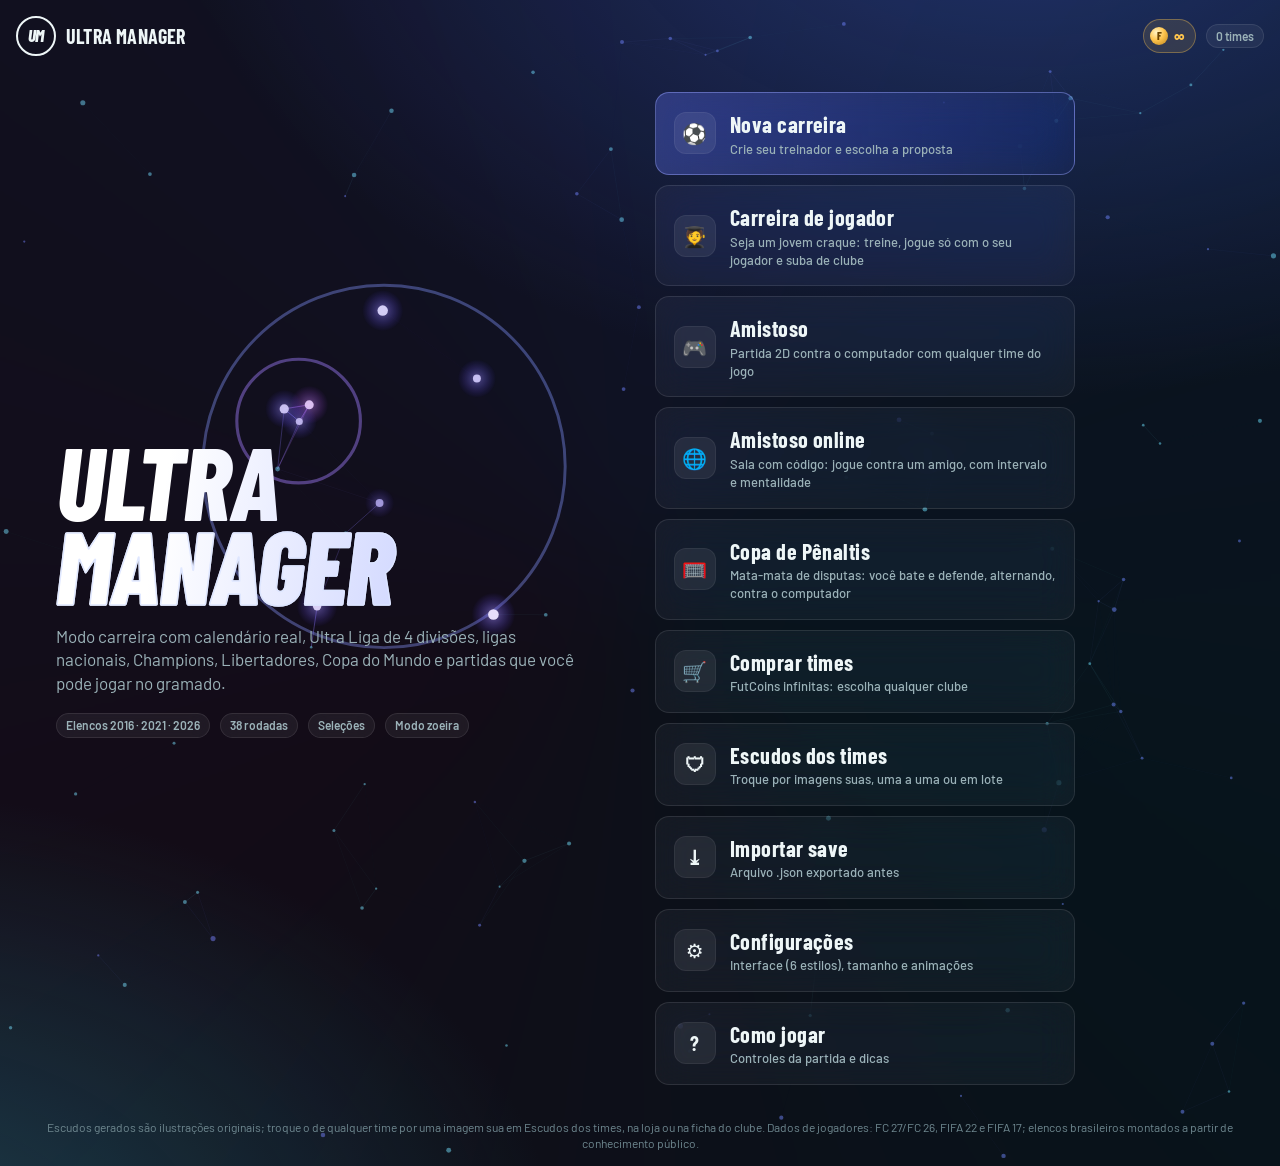
==== commit 4306d931: "V74: 6 interfaces (Classica, Neon, Clara, Cartas, Gramado, Retro), tela de Configuracoes, botoes e t" ====
--- a/index.html
+++ b/index.html
@@ -617,6 +617,180 @@
 @media (hover: hover) and (pointer: fine) { .g2d.ctl-fm .joyzone { display: none; } }
 .g2d.ctl-fm .pad small { display: none; }
 
+
+/* ===================== buttons and transitions (all interfaces) ===================== */
+.btn, .icon-btn, .seg button, .nav button, .menu-btn, .chip[data-a], .ui-theme { transition: transform .18s cubic-bezier(.2,.8,.2,1), background-color .2s, border-color .2s, box-shadow .25s, color .2s, filter .2s; -webkit-tap-highlight-color: transparent; }
+.btn:hover:not(:disabled) { transform: translateY(-1px); box-shadow: 0 6px 18px -8px rgba(0,0,0,0.6); }
+.btn:active:not(:disabled), .icon-btn:active, .seg button:active, .menu-btn:active, .ui-theme:active { transform: scale(0.965); transition-duration: .08s; }
+.btn.primary:hover:not(:disabled) { box-shadow: 0 0 0 1px rgba(255,255,255,0.12) inset, 0 12px 34px -8px var(--accent-glow); }
+.btn:disabled { opacity: .45; cursor: not-allowed; }
+.icon-btn:hover { background: var(--panel3); border-color: var(--line2); }
+.btn:focus-visible, .icon-btn:focus-visible, .seg button:focus-visible, .nav button:focus-visible, .menu-btn:focus-visible, .ui-theme:focus-visible { outline: 2px solid var(--accent-hi); outline-offset: 2px; }
+.seg button:hover:not(.on) { color: var(--text); background: var(--panel3); }
+.nav button::after { content: ''; position: absolute; left: 12px; right: 12px; bottom: -1px; height: 2px; border-radius: 2px; background: var(--accent-hi); transform: scaleX(0); transition: transform .25s cubic-bezier(.2,.8,.2,1); }
+.nav button.on::after { transform: scaleX(1); }
+.nav button.on { border-bottom-color: transparent; }
+.menu-btn:not(.start .menu-btn):hover { border-color: var(--line2); transform: translateX(3px); }
+.has-rpl { overflow: hidden; }
+.rpl { position: absolute; border-radius: 50%; pointer-events: none; background: currentColor; opacity: .18; transform: scale(0); animation: rpl .6s ease-out forwards; }
+@keyframes rpl { to { transform: scale(1); opacity: 0; } }
+.view-in { animation: view-in .38s cubic-bezier(.2,.8,.2,1); }
+@keyframes view-in { from { opacity: 0; transform: translateY(10px); } to { opacity: 1; transform: none; } }
+.modal-bg.pop { animation: bg-in .22s ease; }
+.modal-bg.pop .modal { animation: modal-in .32s cubic-bezier(.2,.9,.25,1.05); }
+@keyframes bg-in { from { opacity: 0; } }
+@keyframes modal-in { from { opacity: 0; transform: translateY(16px) scale(.97); } }
+.toast { animation: toast-in .35s cubic-bezier(.2,.9,.25,1.1); }
+@keyframes toast-in { from { opacity: 0; transform: translateY(14px) scale(.96); } }
+html[data-uimotion="low"] *, html[data-uimotion="low"] *::before, html[data-uimotion="low"] *::after { animation-duration: .01ms !important; animation-iteration-count: 1 !important; transition-duration: .01ms !important; }
+html[data-uisize="s"] body { zoom: .9; }
+html[data-uisize="l"] body { zoom: 1.12; }
+html[data-uidense="1"] .panel { padding: 9px; }
+html[data-uidense="1"] .btn { padding: 7px 14px; }
+html[data-uidense="1"] .menu-btn { padding: 11px 14px; font-size: 19px; }
+html[data-uidense="1"] .page { padding-block: 8px 20px; }
+html[data-uidense="1"] .col { gap: 8px; }
+
+/* settings: interface picker */
+.ui-themes { display: grid; grid-template-columns: repeat(auto-fill, minmax(150px, 1fr)); gap: 10px; }
+.ui-theme { position: relative; display: flex; flex-direction: column; align-items: flex-start; gap: 4px; padding: 10px; border-radius: 14px; background: var(--panel2); border: 1px solid var(--line); color: var(--text); text-align: left; cursor: pointer; }
+.ui-theme:hover { border-color: var(--line2); transform: translateY(-2px); }
+.ui-theme.on { border-color: var(--accent-hi); box-shadow: 0 0 0 2px var(--accent-hi), 0 10px 30px -12px var(--accent-glow); }
+.ui-theme.on::after { content: '✓'; position: absolute; top: 8px; right: 10px; width: 22px; height: 22px; border-radius: 50%; display: grid; place-items: center; background: var(--accent-hi); color: #fff; font-size: 13px; font-weight: 800; }
+.ui-sw { display: flex; width: 100%; height: 54px; border-radius: 9px; overflow: hidden; background: var(--c0); padding: 8px; gap: 6px; align-items: flex-end; box-shadow: 0 0 0 1px rgba(127,127,127,0.25) inset; }
+.ui-sw i { display: block; border-radius: 4px; }
+.ui-sw i:nth-child(1) { flex: 2; height: 70%; background: color-mix(in srgb, var(--c2) 18%, var(--c0)); }
+.ui-sw i:nth-child(2) { flex: 1; height: 40%; background: var(--c1); }
+.ui-sw i:nth-child(3) { flex: 1; height: 100%; background: var(--c2); opacity: .85; }
+.ui-tn { font-family: var(--f-display); font-weight: 800; font-size: 18px; letter-spacing: .02em; margin-top: 4px; }
+.ui-theme small { color: var(--muted); font-size: 12px; line-height: 1.3; }
+
+/* ===================== Neon ===================== */
+html[data-ui="neon"] { --bg0: #05030d; --bg1: #0b0820; --bg2: #120d30; --bg3: #1b1442; --panel: rgba(16, 10, 40, 0.72); --panel-solid: #100a28; --panel2: rgba(0, 229, 255, 0.05); --panel3: rgba(0, 229, 255, 0.11);
+  --line: rgba(0, 229, 255, 0.16); --line2: rgba(0, 229, 255, 0.34); --text: #eaf8ff; --muted: #94a6d6; --dim: #66709a; --accent: #00b8ff; --accent-hi: #00e5ff; --accent-glow: rgba(0, 229, 255, 0.55); --gold: #ffd84d; --pitch1: #0f5c4a; --pitch2: #0c5040; }
+html[data-ui="neon"] body { background: radial-gradient(90% 60% at 100% 0%, rgba(255,61,187,0.14), transparent 60%), radial-gradient(80% 60% at 0% 100%, rgba(0,229,255,0.12), transparent 60%), var(--bg0) fixed; }
+html[data-ui="neon"] .topbar { background: rgba(5, 3, 13, 0.82); border-bottom-color: rgba(0,229,255,0.25); box-shadow: 0 1px 0 rgba(255,61,187,0.25), 0 8px 30px -12px rgba(0,229,255,0.4); }
+html[data-ui="neon"] .panel { box-shadow: 0 0 0 1px rgba(0,229,255,0.05) inset, 0 0 24px -14px rgba(0,229,255,0.6); }
+html[data-ui="neon"] .modal { background: linear-gradient(180deg, #120c30, #07051a); border-color: rgba(0,229,255,0.35); box-shadow: 0 0 60px -10px rgba(0,229,255,0.35), 0 30px 80px rgba(0,0,0,0.7); }
+html[data-ui="neon"] .btn.primary { background: linear-gradient(90deg, #00e5ff, #8a5cff 55%, #ff3dbb); color: #05030d; border: 0; text-shadow: none; }
+html[data-ui="neon"] .btn:not(.primary):hover { border-color: var(--accent-hi); box-shadow: 0 0 18px -4px var(--accent-glow); }
+html[data-ui="neon"] .seg { background: rgba(0,0,0,0.45); }
+html[data-ui="neon"] .seg button.on { background: var(--accent-hi); color: #05030d; box-shadow: 0 0 14px var(--accent-glow); }
+html[data-ui="neon"] .nav button.on { color: #fff; text-shadow: 0 0 10px var(--accent-glow); }
+html[data-ui="neon"] .nav button::after { background: linear-gradient(90deg, #00e5ff, #ff3dbb); box-shadow: 0 0 10px var(--accent-glow); }
+html[data-ui="neon"] .logo-mark { background: linear-gradient(135deg, #00e5ff, #ff3dbb); color: #05030d; }
+html[data-ui="neon"] h1, html[data-ui="neon"] h2 { text-shadow: 0 0 22px rgba(0,229,255,0.35); }
+
+/* ===================== Clara (light, Apple-like) ===================== */
+html[data-ui="light"] { color-scheme: light; --bg0: #f5f5f7; --bg1: #ffffff; --bg2: #ededf0; --bg3: #e3e3e8; --panel: #ffffff; --panel-solid: #ffffff; --panel2: rgba(0, 0, 0, 0.035); --panel3: rgba(0, 0, 0, 0.07);
+  --line: rgba(0, 0, 0, 0.08); --line2: rgba(0, 0, 0, 0.16); --text: #1d1d1f; --muted: #6e6e73; --dim: #8e8e93; --accent: #0071e3; --accent-hi: #0071e3; --accent-glow: rgba(0, 113, 227, 0.35);
+  --gold: #c88a00; --win: #1f9d57; --draw: #8e8e93; --loss: #e0332f; --warn: #d97706; --info: #0a84ff; --f-display: -apple-system, 'SF Pro Display', 'Barlow', system-ui, sans-serif; --f-body: -apple-system, 'SF Pro Text', 'Barlow', system-ui, sans-serif; }
+html[data-ui="light"] body { background: var(--bg0); }
+html[data-ui="light"] .topbar { background: rgba(250, 250, 252, 0.8); border-bottom-color: rgba(0,0,0,0.08); -webkit-backdrop-filter: saturate(1.8) blur(20px); backdrop-filter: saturate(1.8) blur(20px); }
+html[data-ui="light"] .panel { border-color: transparent; box-shadow: 0 1px 2px rgba(0,0,0,0.04), 0 8px 24px -12px rgba(0,0,0,0.12); border-radius: 18px; }
+html[data-ui="light"] .modal { background: #fff; border-color: rgba(0,0,0,0.06); box-shadow: 0 30px 80px rgba(0,0,0,0.25); }
+html[data-ui="light"] .modal-bg { background: rgba(30, 30, 35, 0.35); }
+html[data-ui="light"] .btn { background: rgba(0,0,0,0.05); border-color: transparent; }
+html[data-ui="light"] .btn:hover:not(:disabled) { background: rgba(0,0,0,0.09); box-shadow: none; }
+html[data-ui="light"] .btn.primary { background: #0071e3; color: #fff; box-shadow: none; }
+html[data-ui="light"] .btn.primary:hover:not(:disabled) { background: #0077ed; box-shadow: 0 8px 24px -10px rgba(0,113,227,0.6); }
+html[data-ui="light"] .btn.danger { color: #d70015; border-color: rgba(215,0,21,0.3); }
+html[data-ui="light"] .seg { background: rgba(0,0,0,0.06); border-color: transparent; }
+html[data-ui="light"] .seg button.on { background: #fff; color: #1d1d1f; box-shadow: 0 1px 3px rgba(0,0,0,0.15); }
+html[data-ui="light"] .icon-btn { background: rgba(0,0,0,0.05); border-color: transparent; }
+html[data-ui="light"] .chip { background: rgba(0,0,0,0.05); color: #515154; }
+html[data-ui="light"] .menu-btn { background: #fff; border-color: transparent; box-shadow: 0 1px 2px rgba(0,0,0,0.05), 0 6px 18px -10px rgba(0,0,0,0.15); }
+html[data-ui="light"] .card { background: #fff; color: #1d1d1f; border-color: rgba(0,0,0,0.1); box-shadow: 0 4px 12px rgba(0,0,0,0.1); }
+html[data-ui="light"] .toast { background: #1d1d1f; color: #fff; }
+html[data-ui="light"] .start { background: radial-gradient(100% 70% at 80% -10%, #dfe8ff 0%, rgba(245,245,247,0) 60%), radial-gradient(80% 60% at -10% 110%, #e0f4f7 0%, rgba(245,245,247,0) 60%), #f5f5f7; }
+html[data-ui="light"] .start .title-xl { background: linear-gradient(100deg, #1d1d1f 10%, #4b5bd6 45%, #0a84ff 70%, #1d1d1f 95%); background-size: 200% 100%; -webkit-background-clip: text; background-clip: text; }
+html[data-ui="light"] .start .title-xl .b { -webkit-text-stroke-color: #1d1d1f; }
+html[data-ui="light"] .start .menu-btn { background: rgba(255,255,255,0.75); border-color: rgba(0,0,0,0.06); }
+html[data-ui="light"] .start-fx { filter: invert(1) hue-rotate(180deg); opacity: .55; }
+html[data-ui="light"] input, html[data-ui="light"] select, html[data-ui="light"] textarea { background: #fff; color: #1d1d1f; border-color: rgba(0,0,0,0.15); }
+
+/* ===================== Cartas (FIFA Mobile style) ===================== */
+html[data-ui="cards"] { --bg0: #0d1240; --bg1: #141a4a; --bg2: #1d2563; --bg3: #27307a; --panel: rgba(36, 44, 120, 0.85); --panel-solid: #1d2563; --panel2: rgba(255, 255, 255, 0.07); --panel3: rgba(255, 255, 255, 0.13);
+  --line: rgba(255, 255, 255, 0.12); --line2: rgba(255, 207, 63, 0.45); --text: #ffffff; --muted: #b9c0f0; --dim: #8088c0; --accent: #ffb800; --accent-hi: #ffcf3f; --accent-glow: rgba(255, 207, 63, 0.5); --r: 14px; --r-lg: 20px; }
+html[data-ui="cards"] body { background: radial-gradient(120% 70% at 50% -10%, #3a2a9a 0%, transparent 60%), linear-gradient(180deg, #141a4a, #0a0e33) fixed; }
+html[data-ui="cards"] .topbar { background: linear-gradient(180deg, rgba(40, 30, 120, 0.95), rgba(20, 26, 80, 0.85)); border-bottom: 2px solid rgba(255,207,63,0.35); }
+html[data-ui="cards"] .panel { background: linear-gradient(180deg, rgba(48, 58, 150, 0.8), rgba(24, 30, 92, 0.85)); border: 1px solid rgba(255,255,255,0.14); box-shadow: 0 2px 0 rgba(255,255,255,0.08) inset, 0 10px 26px -12px rgba(0,0,0,0.7); }
+html[data-ui="cards"] .modal { background: linear-gradient(180deg, #2b3290, #141a4a); border: 2px solid rgba(255,207,63,0.4); border-radius: 22px; }
+html[data-ui="cards"] .btn { border-radius: 12px; border: 0; background: linear-gradient(180deg, #5363d8, #3242b0); box-shadow: 0 4px 0 #1f2a78, 0 8px 16px -6px rgba(0,0,0,0.6); font-family: var(--f-display); letter-spacing: .03em; text-transform: uppercase; }
+html[data-ui="cards"] .btn:hover:not(:disabled) { filter: brightness(1.1); box-shadow: 0 4px 0 #1f2a78, 0 12px 22px -8px rgba(0,0,0,0.7); }
+html[data-ui="cards"] .btn:active:not(:disabled) { transform: translateY(3px); box-shadow: 0 1px 0 #1f2a78; }
+html[data-ui="cards"] .btn.primary { background: linear-gradient(180deg, #ffe066, #ffb400); color: #2a1a00; box-shadow: 0 4px 0 #b37a00, 0 10px 24px -8px rgba(255,190,0,0.6); }
+html[data-ui="cards"] .btn.primary:active:not(:disabled) { box-shadow: 0 1px 0 #b37a00; }
+html[data-ui="cards"] .btn.danger { background: linear-gradient(180deg, #ff6b6b, #d63a3a); color: #fff; box-shadow: 0 4px 0 #8f1f1f; }
+html[data-ui="cards"] .seg { background: rgba(0,0,0,0.3); border-radius: 12px; }
+html[data-ui="cards"] .seg button { border-radius: 9px; }
+html[data-ui="cards"] .seg button.on { background: linear-gradient(180deg, #ffe066, #ffb400); color: #2a1a00; }
+html[data-ui="cards"] .icon-btn { border-radius: 12px; background: linear-gradient(180deg, #4252c8, #2c3a9e); border: 0; box-shadow: 0 3px 0 #1f2a78; }
+html[data-ui="cards"] .menu-btn { border-radius: 16px; background: linear-gradient(180deg, rgba(70, 82, 200, 0.75), rgba(35, 44, 130, 0.85)); border: 1px solid rgba(255,255,255,0.14); box-shadow: 0 4px 0 rgba(15, 20, 70, 0.9); }
+html[data-ui="cards"] .nav button.on { color: var(--accent-hi); }
+html[data-ui="cards"] .nav button::after { height: 3px; background: var(--accent-hi); }
+html[data-ui="cards"] .logo-mark { background: linear-gradient(180deg, #ffe066, #ffb400); color: #2a1a00; }
+html[data-ui="cards"] .chip { background: rgba(255,255,255,0.1); color: #e3e6ff; }
+
+/* ===================== Gramado ===================== */
+html[data-ui="pitch"] { --bg0: #0a2412; --bg1: #0f3019; --bg2: #164023; --bg3: #1d502c; --panel: rgba(7, 30, 14, 0.78); --panel-solid: #0e2e17; --panel2: rgba(255, 255, 255, 0.05); --panel3: rgba(255, 255, 255, 0.1);
+  --line: rgba(255, 255, 255, 0.12); --line2: rgba(255, 255, 255, 0.24); --text: #f4fbf3; --muted: #a8c8ab; --dim: #7a9a7d; --accent: #f2c500; --accent-hi: #ffe14d; --accent-glow: rgba(255, 225, 77, 0.45); }
+html[data-ui="pitch"] body { background: repeating-linear-gradient(90deg, #0c2a14 0 90px, #0a2411 90px 180px) fixed; }
+html[data-ui="pitch"] .topbar { background: linear-gradient(180deg, rgba(5, 22, 10, 0.95), rgba(5, 22, 10, 0.8)); border-bottom: 2px solid rgba(255,255,255,0.5); }
+html[data-ui="pitch"] .panel { border-color: rgba(255,255,255,0.16); }
+html[data-ui="pitch"] .modal { background: linear-gradient(180deg, #154021, #0a2612); border: 2px solid rgba(255,255,255,0.4); }
+html[data-ui="pitch"] .btn.primary { background: linear-gradient(180deg, #ffe14d, #e6b800); color: #1a1400; border-color: transparent; box-shadow: 0 8px 22px -8px var(--accent-glow); }
+html[data-ui="pitch"] .seg button.on { background: #ffe14d; color: #1a1400; }
+html[data-ui="pitch"] .logo-mark { background: #ffe14d; color: #0a2412; }
+html[data-ui="pitch"] .nav button::after { background: #fff; }
+
+/* ===================== Retrô ===================== */
+html[data-ui="retro"] { --bg0: #030703; --bg1: #061006; --bg2: #0a180a; --bg3: #0f230f; --panel: rgba(4, 14, 4, 0.92); --panel-solid: #061006; --panel2: rgba(125, 255, 106, 0.05); --panel3: rgba(125, 255, 106, 0.12);
+  --line: rgba(125, 255, 106, 0.28); --line2: rgba(125, 255, 106, 0.55); --text: #c9ffbf; --muted: #7fc773; --dim: #4f8a47; --accent: #39d353; --accent-hi: #7dff6a; --accent-glow: rgba(125, 255, 106, 0.4);
+  --gold: #ffd54a; --r: 0px; --r-lg: 0px; --f-display: 'VT323', 'Courier New', ui-monospace, monospace; --f-body: 'Courier New', ui-monospace, Menlo, monospace; }
+html[data-ui="retro"] body { background: var(--bg0); text-shadow: 0 0 4px rgba(125,255,106,0.35); }
+html[data-ui="retro"] body::after { content: ''; position: fixed; inset: 0; pointer-events: none; z-index: 999; background: repeating-linear-gradient(0deg, rgba(0,0,0,0.22) 0 1px, transparent 1px 3px); }
+html[data-ui="retro"] *:not(.ui-sw):not(.ui-sw i) { border-radius: 0 !important; }
+html[data-ui="retro"] .topbar { background: #030703; border-bottom: 2px solid var(--accent-hi); }
+html[data-ui="retro"] .panel, html[data-ui="retro"] .menu-btn { border: 1px solid var(--line2); background: var(--panel); box-shadow: none; }
+html[data-ui="retro"] .modal { background: #030703; border: 2px solid var(--accent-hi); box-shadow: 0 0 0 4px #030703, 0 0 0 6px var(--line2); }
+html[data-ui="retro"] .btn { background: transparent; border: 1px solid var(--accent-hi); color: var(--accent-hi); text-transform: uppercase; }
+html[data-ui="retro"] .btn:hover:not(:disabled), html[data-ui="retro"] .btn.primary { background: var(--accent-hi); color: #030703; text-shadow: none; box-shadow: none; }
+html[data-ui="retro"] .btn.primary:hover:not(:disabled) { filter: brightness(1.15); }
+html[data-ui="retro"] .seg { background: transparent; border-color: var(--line2); }
+html[data-ui="retro"] .seg button.on { background: var(--accent-hi); color: #030703; text-shadow: none; }
+html[data-ui="retro"] .logo-mark { background: var(--accent-hi); color: #030703; }
+html[data-ui="retro"] .start { background: #030703; }
+html[data-ui="retro"] .start-aura { display: none; }
+html[data-ui="retro"] .start .title-xl { background: none; color: var(--accent-hi); -webkit-text-fill-color: var(--accent-hi); }
+html[data-ui="retro"] .start .title-xl .b { -webkit-text-stroke-color: var(--accent-hi); -webkit-text-fill-color: transparent; }
+html[data-ui="retro"] .start-fx { filter: hue-rotate(-110deg) saturate(1.5); }
+html[data-ui="retro"] .toast { background: var(--accent-hi); color: #030703; }
+html[data-ui="retro"] .rpl { background: var(--accent-hi); }
+html[data-ui="neon"] .start { background: radial-gradient(90% 70% at 85% -10%, rgba(255,61,187,0.28) 0%, transparent 55%), radial-gradient(90% 70% at -10% 110%, rgba(0,229,255,0.22) 0%, transparent 60%), #05030d; }
+html[data-ui="neon"] .start .menu-btn { border-color: rgba(0,229,255,0.22); }
+html[data-ui="neon"] .start .menu-btn.primary { background: linear-gradient(90deg, rgba(0,229,255,0.28), rgba(255,61,187,0.12)); border-color: rgba(0,229,255,0.6); box-shadow: 0 0 26px -8px rgba(0,229,255,0.6); }
+html[data-ui="neon"] .start .title-xl { background: linear-gradient(100deg, #ffffff 10%, #00e5ff 45%, #ff3dbb 75%, #ffffff 95%); background-size: 200% 100%; -webkit-background-clip: text; background-clip: text; filter: drop-shadow(0 0 18px rgba(0,229,255,0.35)); }
+html[data-ui="cards"] .start { background: radial-gradient(110% 70% at 50% -15%, #4b34c9 0%, transparent 60%), linear-gradient(180deg, #161c56, #0a0e33); }
+html[data-ui="cards"] .start .menu-btn { background: linear-gradient(180deg, rgba(70, 82, 200, 0.7), rgba(35, 44, 130, 0.8)); box-shadow: 0 4px 0 rgba(15, 20, 70, 0.9); }
+html[data-ui="cards"] .start .menu-btn.primary { background: linear-gradient(180deg, #ffe066, #ffb400); color: #2a1a00; box-shadow: 0 5px 0 #b37a00, 0 14px 30px -10px rgba(255,190,0,0.6); }
+html[data-ui="cards"] .start .menu-btn.primary small { color: #5a3d00; }
+html[data-ui="cards"] .start .title-xl { background: linear-gradient(180deg, #fff6c9 0%, #ffcf3f 55%, #e09a00 100%); -webkit-background-clip: text; background-clip: text; }
+html[data-ui="pitch"] .start { background: radial-gradient(60% 50% at 50% 50%, rgba(255,255,255,0.06), transparent 70%), repeating-linear-gradient(90deg, #0e3318 0 110px, #0b2b14 110px 220px); }
+html[data-ui="pitch"] .start .menu-btn.primary { background: linear-gradient(90deg, rgba(255,225,77,0.3), rgba(255,225,77,0.06)); border-color: rgba(255,225,77,0.55); }
+html[data-ui="pitch"] .start .title-xl { background: linear-gradient(100deg, #ffffff 20%, #ffe14d 60%, #ffffff 95%); background-size: 200% 100%; -webkit-background-clip: text; background-clip: text; }
+.subtabs button { transition: background-color .2s, color .2s, border-color .2s, transform .15s; }
+.subtabs button:active { transform: scale(0.96); }
+html[data-ui="light"] .subtabs button.on, html[data-ui="light"] .chip.on { background: #1d1d1f; color: #fff; border-color: #1d1d1f; }
+html[data-ui="neon"] .subtabs button.on, html[data-ui="neon"] .chip.on { background: var(--accent-hi); color: #05030d; border-color: var(--accent-hi); box-shadow: 0 0 14px var(--accent-glow); }
+html[data-ui="cards"] .subtabs button.on, html[data-ui="cards"] .chip.on { background: linear-gradient(180deg, #ffe066, #ffb400); color: #2a1a00; border-color: transparent; }
+html[data-ui="pitch"] .subtabs button.on, html[data-ui="pitch"] .chip.on { background: #ffe14d; color: #1a1400; border-color: #ffe14d; }
+html[data-ui="retro"] .subtabs button.on, html[data-ui="retro"] .chip.on { background: var(--accent-hi); color: #030703; text-shadow: none; }
+html[data-ui="neon"] .modal-h { background: #120c30; } html[data-ui="neon"] .modal-f { background: #07051a; }
+html[data-ui="light"] .modal-h, html[data-ui="light"] .modal-f { background: rgba(255,255,255,0.92); -webkit-backdrop-filter: blur(12px); backdrop-filter: blur(12px); }
+html[data-ui="cards"] .modal-h { background: #2b3290; } html[data-ui="cards"] .modal-f { background: #141a4a; }
+html[data-ui="pitch"] .modal-h { background: #154021; } html[data-ui="pitch"] .modal-f { background: #0a2612; }
+html[data-ui="retro"] .modal-h, html[data-ui="retro"] .modal-f { background: #030703; }
 </style>
 <div id="app" class="app"><div class="boot"><div class="boot-logo">ULTRA<span>MANAGER</span></div><div class="boot-sub">Carregando…</div></div></div>
 <div id="modals"></div>
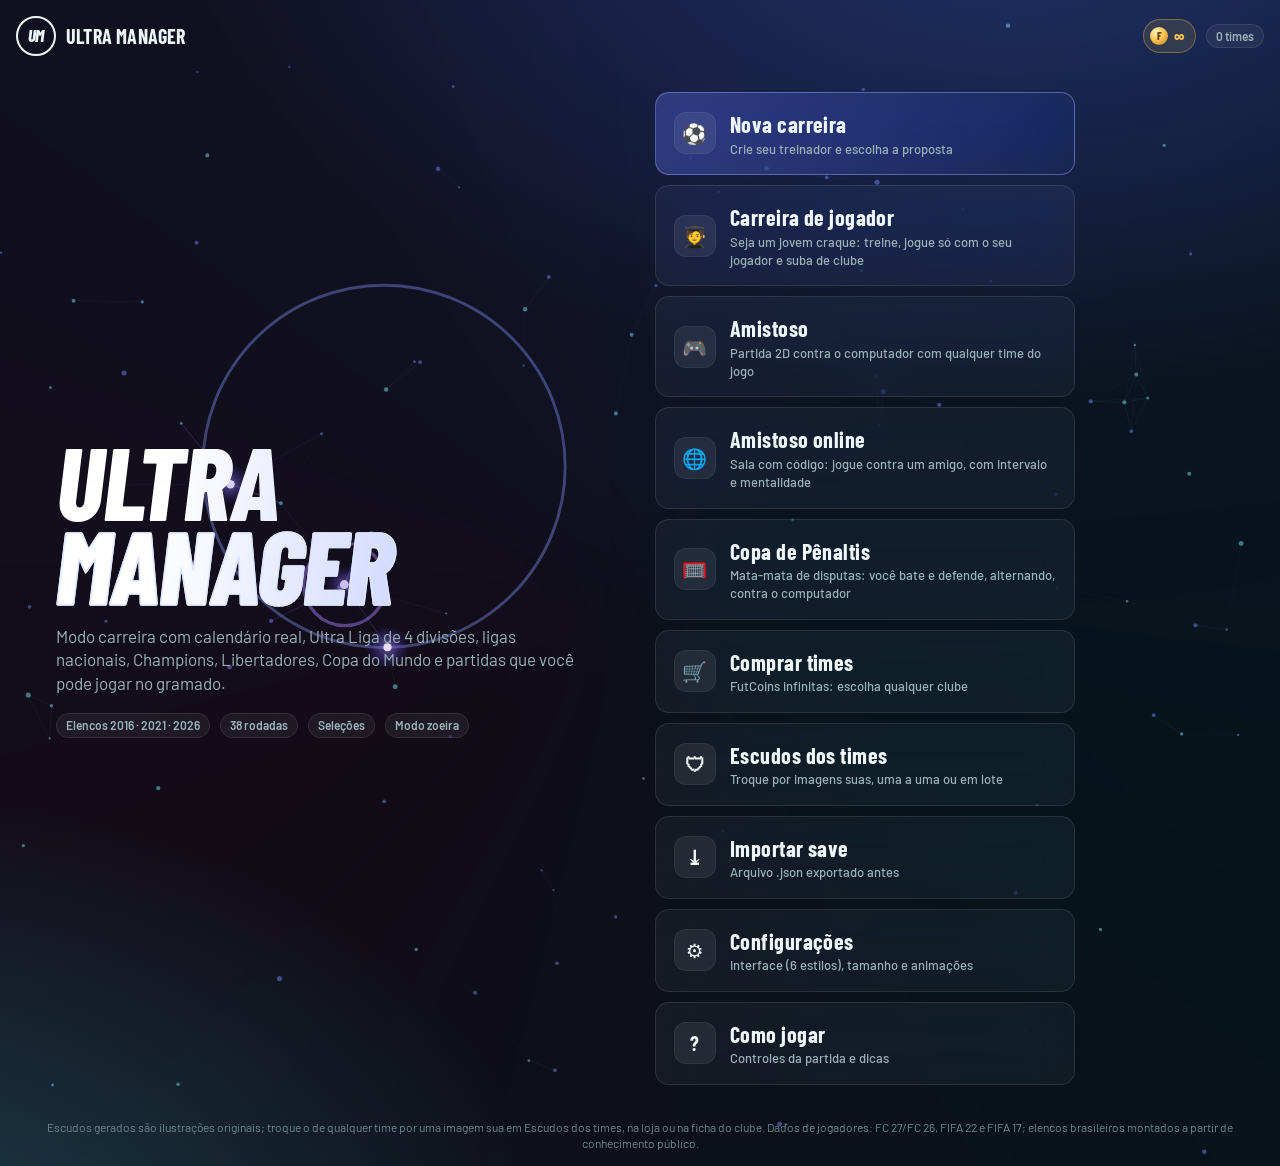
==== commit 751bbbad: "V75: repaginada da Central (cartao grande do proximo jogo, mini tabela, proximos jogos), configuraco" ====
--- a/index.html
+++ b/index.html
@@ -791,6 +791,159 @@
 html[data-ui="cards"] .modal-h { background: #2b3290; } html[data-ui="cards"] .modal-f { background: #141a4a; }
 html[data-ui="pitch"] .modal-h { background: #154021; } html[data-ui="pitch"] .modal-f { background: #0a2612; }
 html[data-ui="retro"] .modal-h, html[data-ui="retro"] .modal-f { background: #030703; }
+
+/* ===================== V75: general redesign (all interfaces) ===================== */
+.page { max-width: 1560px; }
+.topbar-in { max-width: 1560px; }
+.panel { box-shadow: 0 1px 0 rgba(255,255,255,0.03) inset, 0 12px 32px -20px rgba(0,0,0,0.55); }
+.panel h3 { font-size: 19px; letter-spacing: .01em; }
+.nav button { display: inline-flex; align-items: center; gap: 7px; border-radius: 10px 10px 0 0; }
+.nav button .ni { font-size: 15px; opacity: .8; filter: grayscale(.2); }
+.nav button.on .ni { opacity: 1; filter: none; }
+.nav button:hover:not(.on) { color: var(--text); background: var(--panel2); }
+
+/* Central: big match card across the top */
+.hub2 { display: flex; flex-direction: column; gap: 18px; }
+.hub2-grid { display: grid; grid-template-columns: minmax(0, 1.35fr) minmax(0, 1fr); gap: 18px; align-items: start; }
+.hub2-pair { display: grid; grid-template-columns: repeat(2, minmax(0, 1fr)); gap: 16px; }
+.hub2-pair:empty { display: none; }
+.hub2 .stat-tile { padding: 14px; }
+.hub2 .grid.g4 { margin-top: 0 !important; }
+.hub-hero { position: relative; overflow: hidden; border-radius: calc(var(--r-lg) + 6px); border: 1px solid var(--line2); padding: 22px 26px 22px;
+  background: linear-gradient(110deg, color-mix(in srgb, var(--hc1, #334) 34%, transparent) 0%, transparent 42%, transparent 58%, color-mix(in srgb, var(--hc2, #334) 34%, transparent) 100%), var(--panel);
+  box-shadow: 0 24px 60px -30px rgba(0,0,0,0.8); }
+.hub-hero::before { content: ''; position: absolute; inset: 0; pointer-events: none; opacity: .5;
+  background: radial-gradient(60% 120% at 50% 120%, rgba(255,255,255,0.08), transparent 60%), repeating-linear-gradient(90deg, transparent 0 60px, rgba(255,255,255,0.018) 60px 120px); }
+.hub-hero > * { position: relative; }
+.hh-top { display: flex; justify-content: space-between; align-items: flex-start; gap: 16px; flex-wrap: wrap; }
+.hub-hero .hero-date { font-size: clamp(28px, 3.6vw, 46px); }
+.hub-hero .hero-sub { border: 0; margin: 6px 0 0; padding: 0; }
+.hub-hero .comp-line { background: rgba(0,0,0,0.22); border: 1px solid var(--line); padding: 6px 12px 6px 6px; border-radius: 999px; font-size: 14px; }
+.hh-match { display: grid; grid-template-columns: minmax(0, 1fr) auto minmax(0, 1fr); align-items: center; gap: 18px; margin: 18px 0 20px; }
+.hh-team { display: flex; flex-direction: column; align-items: center; gap: 10px; text-align: center; min-width: 0; }
+.hh-team svg, .hh-team img { filter: drop-shadow(0 10px 18px rgba(0,0,0,0.45)); transition: transform .3s cubic-bezier(.2,.8,.2,1); }
+.hub-hero:hover .hh-team svg, .hub-hero:hover .hh-team img { transform: translateY(-3px) scale(1.03); }
+.hh-nm { font-family: var(--f-display); font-weight: 800; font-size: clamp(18px, 2.2vw, 28px); text-transform: uppercase; line-height: 1.05; max-width: 100%; overflow: hidden; text-overflow: ellipsis; }
+.hh-mid { display: flex; flex-direction: column; align-items: center; gap: 6px; text-align: center; min-width: 110px; }
+.hh-cd { display: flex; flex-direction: column; align-items: center; line-height: 1; font-size: 13px; color: var(--muted); text-transform: uppercase; letter-spacing: .08em; }
+.hh-cd b { font-family: var(--f-display); font-size: 54px; color: var(--text); letter-spacing: 0; }
+.hh-live { font-family: var(--f-display); font-weight: 800; font-size: 22px; letter-spacing: .1em; padding: 6px 16px; border-radius: 999px; background: var(--loss); color: #fff; animation: hh-pulse 1.6s ease-in-out infinite; }
+@keyframes hh-pulse { 50% { box-shadow: 0 0 0 10px rgba(255,80,80,0); } 0%, 100% { box-shadow: 0 0 0 0 rgba(255,80,80,0.45); } }
+.hh-when { font-weight: 700; font-size: 14px; }
+.hh-ha { font-size: 12px; color: var(--muted); border: 1px solid var(--line); border-radius: 999px; padding: 3px 10px; }
+.hh-empty { margin: 18px 0; color: var(--muted); font-size: 16px; }
+.hub-hero .advance-row { justify-content: center; margin: 0; }
+.hub-hero .btn.big { padding: 15px 34px; font-size: 19px; }
+.hub-tasks .task-list { max-width: none; border-top: 0; }
+.hub-tasks .task:last-child { border-bottom: 0; }
+.task { border-radius: 8px; transition: background-color .15s; }
+.task:hover { background: var(--panel2); }
+.mini-t { width: 100%; border-collapse: collapse; font-size: 14px; }
+.mini-t th { font-size: 11px; color: var(--muted); font-weight: 600; text-transform: uppercase; letter-spacing: .06em; padding: 4px 6px; text-align: center; }
+.mini-t td { padding: 7px 6px; text-align: center; border-top: 1px solid var(--line); }
+.mini-t .l { text-align: left; }
+.mini-t .ps { color: var(--muted); width: 26px; }
+.mini-t tr.me td { background: color-mix(in srgb, var(--accent-hi) 16%, transparent); font-weight: 700; }
+.mini-t tr.me td:first-child { box-shadow: inset 3px 0 0 var(--accent-hi); }
+.up-it { display: flex; align-items: center; gap: 9px; padding: 8px 6px; border: 0; border-radius: 8px; background: none; color: var(--text); text-align: left; width: 100%; transition: background-color .15s; }
+.up-it:hover { background: var(--panel2); }
+.up-d { font-variant-numeric: tabular-nums; color: var(--muted); font-size: 13px; width: 40px; }
+.up-ha { font-size: 11px; font-weight: 800; width: 22px; height: 22px; border-radius: 6px; display: grid; place-items: center; background: var(--panel3); }
+.up-ha.h { background: color-mix(in srgb, var(--win) 30%, transparent); }
+@media (max-width: 1100px) { .hub2-grid { grid-template-columns: minmax(0, 1fr); } }
+@media (max-width: 640px) {
+  .hub-hero { padding: 16px; }
+  .hh-match { gap: 8px; margin: 14px 0 16px; }
+  .hh-team svg, .hh-team img { width: 72px; height: 72px; }
+  .hh-mid { min-width: 74px; }
+  .hh-cd b { font-size: 38px; }
+  .hub2-pair { grid-template-columns: minmax(0, 1fr); }
+  .hub-hero .advance-row .btn:not(.big) { flex: 1 1 40%; }
+  .hub-hero .advance-row .btn.big { flex: 1 1 100%; }
+}
+
+/* section menu at the bottom on phones (or always, if chosen) */
+@media (max-width: 760px) {
+  html:not([data-uinav="top"]) .topbar .nav { position: fixed; left: 0; right: 0; bottom: 0; z-index: 40; order: 0; flex-basis: auto; justify-content: space-around; gap: 0;
+    padding: 6px 4px calc(6px + env(safe-area-inset-bottom, 0px)); background: var(--bg1); border-top: 1px solid var(--line2); box-shadow: 0 -10px 30px -10px rgba(0,0,0,0.5); }
+  html:not([data-uinav="top"]) .topbar .nav button { flex: 1 1 0; flex-direction: column; gap: 2px; padding: 6px 2px 4px; font-size: 10.5px; letter-spacing: 0; border-radius: 10px; min-width: 0; }
+  html:not([data-uinav="top"]) .topbar .nav button .ni { font-size: 19px; }
+  html:not([data-uinav="top"]) .topbar .nav button .nl { max-width: 100%; overflow: hidden; text-overflow: ellipsis; }
+  html:not([data-uinav="top"]) .topbar .nav button::after { bottom: auto; top: -6px; left: 30%; right: 30%; }
+  html:not([data-uinav="top"]) .topbar .nav button.on { background: var(--panel3); }
+  html:not([data-uinav="top"]) .topbar .nav .badge { top: 0; right: 18%; }
+  html:not([data-uinav="top"]) .page { padding-bottom: calc(86px + env(safe-area-inset-bottom, 0px)); }
+}
+html[data-uinav="bottom"] .topbar .nav { position: fixed; left: 50%; transform: translateX(-50%); bottom: 12px; z-index: 40; flex: none; gap: 4px; padding: 6px; border-radius: 18px;
+  background: var(--bg1); border: 1px solid var(--line2); box-shadow: 0 18px 40px -12px rgba(0,0,0,0.7); max-width: calc(100% - 24px); }
+html[data-uinav="bottom"] .topbar .nav button { flex-direction: column; gap: 2px; font-size: 12px; padding: 7px 12px 5px; border-radius: 12px; }
+html[data-uinav="bottom"] .topbar .nav button .ni { font-size: 19px; }
+html[data-uinav="bottom"] .topbar .nav button::after { display: none; }
+html[data-uinav="bottom"] .topbar .nav button.on { background: var(--panel3); color: var(--text); }
+html[data-uinav="bottom"] .page { padding-bottom: 110px; }
+html[data-uinav="bottom"] .topbar-in .club-chip { margin-left: auto; }
+
+/* settings window */
+.set-wrap { display: grid; grid-template-columns: 190px minmax(0, 1fr); gap: 20px; min-height: 420px; }
+.set-nav { display: flex; flex-direction: column; gap: 4px; border-right: 1px solid var(--line); padding-right: 14px; }
+.set-nav button { display: flex; align-items: center; gap: 10px; padding: 11px 12px; border-radius: 12px; border: 0; background: none; color: var(--muted); font-weight: 700; font-size: 15px; text-align: left; transition: background-color .15s, color .15s; }
+.set-nav button span { font-size: 17px; width: 22px; text-align: center; }
+.set-nav button:hover { background: var(--panel2); color: var(--text); }
+.set-nav button.on { background: var(--panel3); color: var(--text); box-shadow: inset 3px 0 0 var(--accent-hi); }
+.set-body { min-width: 0; }
+.set-h { font-size: 11px; font-weight: 700; color: var(--muted); text-transform: uppercase; letter-spacing: .1em; margin: 18px 0 8px; }
+.set-h:first-child { margin-top: 2px; }
+.set-row { display: flex; align-items: center; justify-content: space-between; gap: 16px; padding: 12px 0; border-top: 1px solid var(--line); flex-wrap: wrap; }
+.set-t { display: flex; flex-direction: column; gap: 2px; min-width: 200px; flex: 1 1 220px; }
+.set-t b { font-size: 15px; }
+.set-t small { color: var(--muted); font-size: 13px; }
+.set-c { flex: none; max-width: 100%; }
+.set-c .seg { flex-wrap: wrap; }
+.sw { width: 50px; height: 30px; border-radius: 999px; border: 0; padding: 3px; background: var(--panel3); position: relative; cursor: pointer; transition: background-color .2s; }
+.sw i { display: block; width: 24px; height: 24px; border-radius: 50%; background: #fff; box-shadow: 0 2px 6px rgba(0,0,0,0.35); transition: transform .22s cubic-bezier(.3,1.4,.5,1); }
+.sw.on { background: var(--win, #2fbf71); }
+.sw.on i { transform: translateX(20px); }
+.keys-list { display: grid; gap: 2px; margin-top: 8px; }
+.kl { display: flex; align-items: center; gap: 14px; padding: 9px 0; border-top: 1px solid var(--line); }
+.kl kbd { min-width: 96px; text-align: center; font: 700 13px var(--f-body); padding: 5px 10px; border-radius: 8px; background: var(--panel3); border: 1px solid var(--line2); box-shadow: 0 2px 0 var(--line2); }
+@media (max-width: 720px) {
+  .set-wrap { grid-template-columns: minmax(0, 1fr); gap: 12px; min-height: 0; }
+  .set-nav { flex-direction: row; overflow-x: auto; border-right: 0; border-bottom: 1px solid var(--line); padding: 0 0 10px; scrollbar-width: none; }
+  .set-nav button { flex: none; padding: 9px 12px; font-size: 14px; }
+  .set-nav button.on { box-shadow: inset 0 -3px 0 var(--accent-hi); }
+}
+
+/* quick search */
+.gs-q { font-size: 17px; padding: 13px 14px; }
+.gs-res { margin-top: 12px; display: flex; flex-direction: column; gap: 2px; max-height: 60vh; overflow: auto; }
+.gs-sec { font-size: 11px; font-weight: 700; color: var(--muted); text-transform: uppercase; letter-spacing: .1em; margin: 12px 4px 6px; }
+.gs-it { display: flex; align-items: center; gap: 10px; padding: 8px 8px; border-radius: 10px; border: 0; background: none; color: var(--text); text-align: left; width: 100%; transition: background-color .15s; }
+.gs-it:hover { background: var(--panel3); }
+.gs-it .grow { display: flex; flex-direction: column; min-width: 0; }
+.gs-it small { color: var(--muted); font-size: 12px; }
+.gs-hint { padding: 18px 6px; }
+html[data-ui="light"] .hub-hero .comp-line { background: rgba(255,255,255,0.7); }
+html[data-ui="light"] .hub-hero { border-color: transparent; box-shadow: 0 1px 2px rgba(0,0,0,0.04), 0 18px 40px -20px rgba(0,0,0,0.25); }
+html[data-ui="light"] .hub-hero::before { opacity: .15; }
+html[data-ui="light"] .sw i { box-shadow: 0 1px 4px rgba(0,0,0,0.3); }
+html[data-ui="retro"] .sw i { border-radius: 0 !important; background: var(--accent-hi); }
+html[data-ui="retro"] .hh-live { background: var(--accent-hi); color: #030703; }
+/* a backdrop-filter would make the topbar the box of the fixed bottom menu */
+@media (max-width: 760px) { html:not([data-uinav="top"]) .topbar { -webkit-backdrop-filter: none !important; backdrop-filter: none !important; background: var(--bg1) !important; } }
+html[data-uinav="bottom"] .topbar { -webkit-backdrop-filter: none !important; backdrop-filter: none !important; background: var(--bg1) !important; }
+.set-body .ui-themes { grid-template-columns: repeat(3, minmax(0, 1fr)); }
+@media (max-width: 520px) { .set-body .ui-themes { grid-template-columns: repeat(2, minmax(0, 1fr)); } }
+@media (max-width: 760px) {
+  html:not([data-uinav="top"]) .topbar-in { flex-wrap: nowrap; gap: 8px; }
+  html:not([data-uinav="top"]) .topbar-in .club-chip { flex: 1 1 auto; min-width: 0; }
+  html:not([data-uinav="top"]) .topbar-in .club-chip > div { min-width: 0; }
+  html:not([data-uinav="top"]) .topbar-in .club-chip .nm { white-space: nowrap; overflow: hidden; text-overflow: ellipsis; }
+  html:not([data-uinav="top"]) .topbar-in .coin-pill { display: none; }
+  html:not([data-uinav="top"]) .topbar-in .logo-mark { width: 34px; height: 34px; font-size: 14px; }
+  .topbar-in .icon-btn { width: 36px; height: 36px; }
+}
+@media (max-width: 640px) { .hh-team .form-row { display: none; } .hh-nm { font-size: 17px; white-space: normal; display: -webkit-box; -webkit-line-clamp: 2; -webkit-box-orient: vertical; } }
+@media (max-width: 720px) { .hub2 .grid.g4 { grid-template-columns: repeat(2, minmax(0, 1fr)); gap: 10px; } .hub2 .stat-tile .v { font-size: 22px; } }
 </style>
 <div id="app" class="app"><div class="boot"><div class="boot-logo">ULTRA<span>MANAGER</span></div><div class="boot-sub">Carregando…</div></div></div>
 <div id="modals"></div>
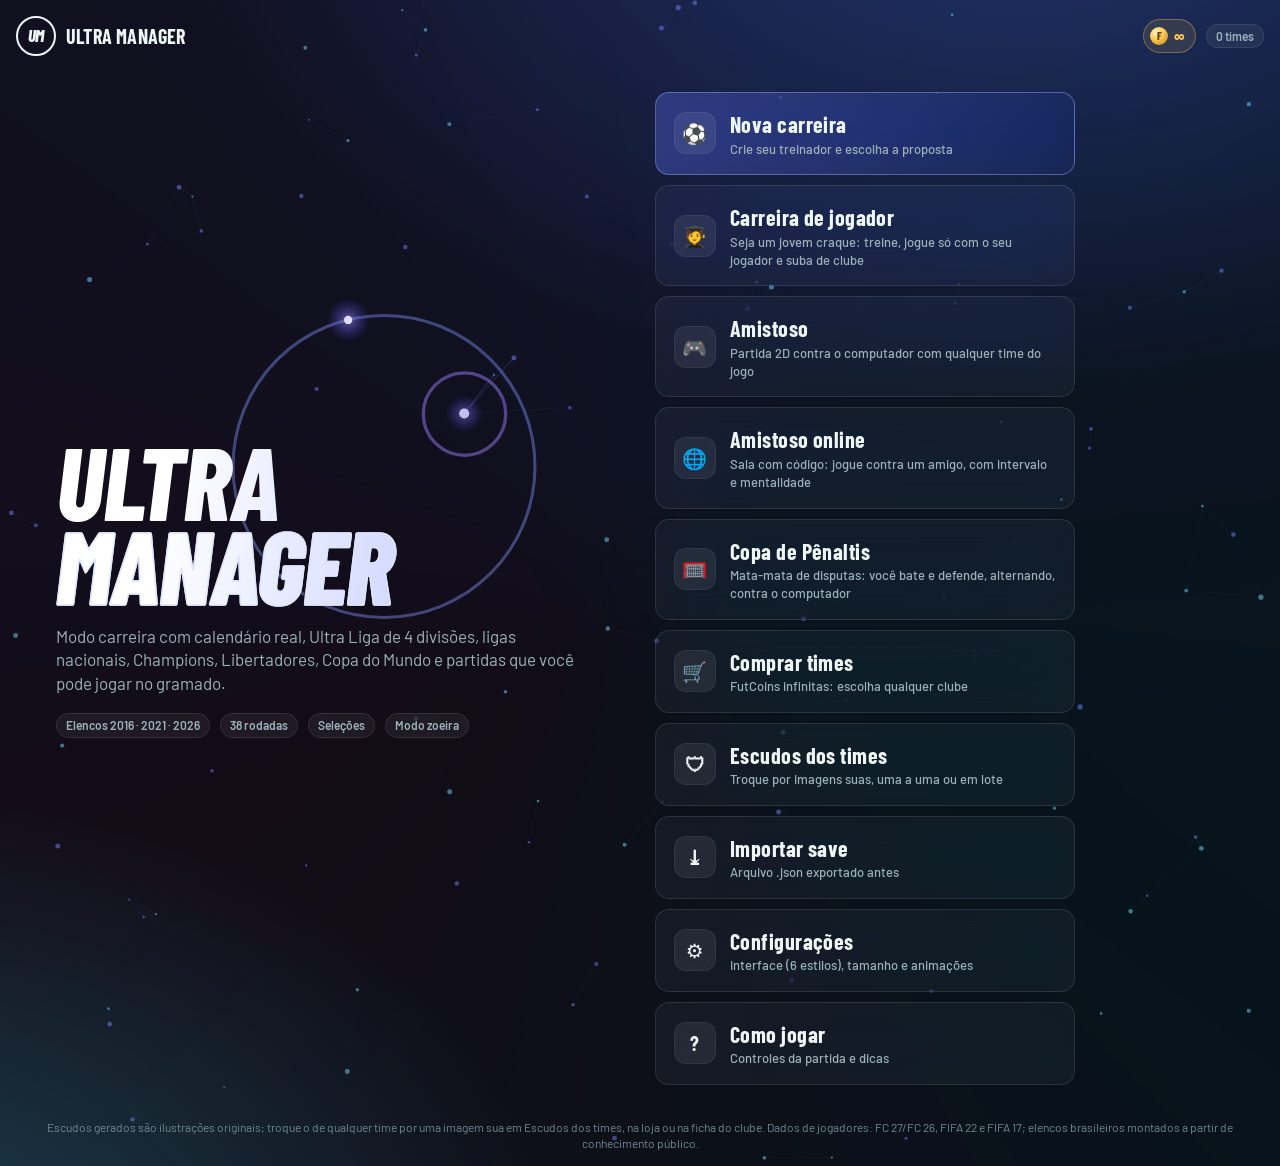
==== commit c2b15ece: "V76: escalacao com cartas estilo FIFA (retrato, overall, posicao, nome), notas ATA/MEI/DEF, banco e " ====
--- a/index.html
+++ b/index.html
@@ -944,6 +944,89 @@
 }
 @media (max-width: 640px) { .hh-team .form-row { display: none; } .hh-nm { font-size: 17px; white-space: normal; display: -webkit-box; -webkit-line-clamp: 2; -webkit-box-orient: vertical; } }
 @media (max-width: 720px) { .hub2 .grid.g4 { grid-template-columns: repeat(2, minmax(0, 1fr)); gap: 10px; } .hub2 .stat-tile .v { font-size: 22px; } }
+
+/* ===================== V76: FIFA-style player cards ===================== */
+.fc { --c1: #e9c46a; --c2: #b8862b; --ink: #2b1d05; --edge: rgba(255,240,200,0.75);
+  position: relative; width: 84px; aspect-ratio: 0.74; border-radius: 12px 12px 14px 14px; color: var(--ink); overflow: hidden; flex: none;
+  background: radial-gradient(120% 70% at 50% 0%, rgba(255,255,255,0.55), transparent 55%), linear-gradient(160deg, var(--c1), var(--c2));
+  box-shadow: 0 0 0 1px var(--edge) inset, 0 0 0 1px rgba(0,0,0,0.35), 0 8px 18px -6px rgba(0,0,0,0.6); }
+.fc::after { content: ''; position: absolute; inset: 0; pointer-events: none; background: linear-gradient(115deg, transparent 40%, rgba(255,255,255,0.28) 50%, transparent 60%); background-size: 260% 100%; background-position: 120% 0; transition: background-position .7s ease; }
+.pslot:hover .fc::after, .bc:hover .fc::after, .fc.lg::after { background-position: -20% 0; }
+.fc.ag { --c1: #e8edf1; --c2: #9aa6b0; --ink: #1d262c; --edge: rgba(255,255,255,0.8); }
+.fc.cu { --c1: #e0a777; --c2: #8c5531; --ink: #2a1407; --edge: rgba(255,220,190,0.6); }
+.fc.au { --c1: #f6dc85; --c2: #c39530; --ink: #2b1d05; }
+.fc.sp { --c1: #1b1f3a; --c2: #0a0c1c; --ink: #f6e08e; --edge: rgba(246,224,142,0.85); background: radial-gradient(120% 70% at 50% 0%, rgba(120,140,255,0.45), transparent 60%), linear-gradient(160deg, #262c5a, #0a0c1c); }
+.fc.none { --c1: rgba(255,255,255,0.12); --c2: rgba(255,255,255,0.04); --ink: var(--text); --edge: rgba(255,255,255,0.35); border: 1px dashed rgba(255,255,255,0.45); box-shadow: none; }
+.fc-l { position: absolute; left: 6%; top: 6%; z-index: 2; display: flex; flex-direction: column; align-items: center; gap: 1px; line-height: 1; }
+.fc-l b { font-family: var(--f-display); font-weight: 800; font-size: 1.5em; letter-spacing: -0.02em; }
+.fc-l span { font-family: var(--f-display); font-weight: 700; font-size: 0.72em; letter-spacing: .04em; }
+.fc-l i { font-style: normal; display: block; margin-top: 2px; }
+.fc-l .fc-nat { font-size: 0.55em; font-weight: 800; opacity: .75; }
+.fc-pt { position: absolute; left: 14%; right: -4%; top: 3%; bottom: 24%; display: flex; align-items: flex-end; justify-content: center; }
+.fc-pt .portrait { width: 100%; height: 100%; display: block; filter: drop-shadow(0 3px 3px rgba(0,0,0,0.3)); }
+.fc-plus { font-size: 2em; font-weight: 300; opacity: .6; align-self: center; margin-right: 18%; }
+.fc-nm { position: absolute; left: 0; right: 0; bottom: 0; height: 24%; display: grid; place-items: center; padding: 0 5%; font-family: var(--f-display); font-weight: 800; font-size: 0.78em; text-transform: uppercase; letter-spacing: .01em;
+  white-space: nowrap; overflow: hidden; text-overflow: ellipsis; background: linear-gradient(180deg, rgba(0,0,0,0.04), rgba(0,0,0,0.16)); border-top: 1px solid rgba(0,0,0,0.12); }
+.fc.sp .fc-nm { background: linear-gradient(180deg, rgba(246,224,142,0.1), rgba(246,224,142,0.2)); border-top-color: rgba(246,224,142,0.3); }
+.fc { font-size: 13px; }
+.fc.sm { width: 74px; font-size: 12px; }
+.fc.xs { width: 66px; font-size: 11px; }
+.fc.lg { width: 150px; font-size: 20px; aspect-ratio: 0.66; border-radius: 18px 18px 22px 22px; }
+.fc.lg .fc-pt { bottom: 40%; }
+.fc.lg .fc-nm { bottom: 23%; height: 15%; font-size: 0.8em; }
+.fc-st { position: absolute; left: 6%; right: 6%; bottom: 4%; height: 18%; display: grid; grid-template-columns: repeat(3, 1fr); gap: 0 4px; font-size: 0.5em; font-weight: 700; align-content: center; }
+.fc-st span { display: flex; gap: 4px; justify-content: center; align-items: baseline; }
+.fc-st b { font-family: var(--f-display); font-size: 1.35em; }
+
+/* pitch with cards */
+.pitch { max-width: 720px; background: radial-gradient(70% 50% at 50% 50%, rgba(255,255,255,0.06), transparent 70%), repeating-linear-gradient(180deg, var(--pitch1) 0 8.33%, var(--pitch2) 8.33% 16.66%); box-shadow: inset 0 0 90px rgba(0,0,0,0.45), 0 20px 50px -24px rgba(0,0,0,0.7); }
+.pslot.fcs { width: 84px; gap: 4px; transition: transform .18s cubic-bezier(.2,.8,.2,1); }
+.pslot.fcs .fc { transition: transform .18s cubic-bezier(.2,.8,.2,1), box-shadow .2s; }
+.pslot.fcs:hover .fc { transform: scale(1.07); }
+.pslot.fcs:hover { z-index: 3; }
+.pslot.fcs .fitbar { width: 56px; height: 4px; }
+.pslot.fcs.sel .fc { box-shadow: 0 0 0 2px #fff, 0 0 0 5px var(--gold), 0 0 26px rgba(255,210,80,0.7); }
+.pslot.fcs.oop .fc-l span { color: #c0392b; }
+.pslot.fcs.drop .fc { box-shadow: 0 0 0 3px var(--accent-hi), 0 0 24px var(--accent-glow); }
+.pslot.fcs .warn { top: -6px; right: 4px; z-index: 4; background: rgba(0,0,0,0.7); border-radius: 50%; width: 18px; height: 18px; display: grid; place-items: center; font-size: 12px; }
+.sp-tags { z-index: 4; }
+/* bench and reserves as cards */
+.bench-list.cards { display: grid; grid-template-columns: repeat(auto-fill, minmax(72px, 1fr)); gap: 10px 8px; justify-items: center; }
+.bp.bc { flex-direction: column; gap: 4px; padding: 4px 2px; width: auto; position: relative; border-radius: 12px; }
+.bp.bc:hover { background: var(--panel2); }
+.bp.bc.sel { background: none; border-color: transparent; }
+.bp.bc.sel .fc { box-shadow: 0 0 0 2px #fff, 0 0 0 5px var(--gold), 0 0 22px rgba(255,210,80,0.6); }
+.bp.bc .fit { width: 54px; }
+.bc-f { position: absolute; top: 0; right: 0; display: flex; gap: 2px; font-size: 11px; z-index: 3; }
+.bc-f:empty { display: none; }
+.sm-seg button { padding: 4px 10px; font-size: 12px; }
+/* attack / midfield / defence ratings */
+.lr-tiles { display: flex; gap: 6px; align-items: stretch; }
+.lr { display: flex; flex-direction: column; align-items: center; justify-content: center; gap: 2px; min-width: 52px; padding: 6px 8px; border-radius: 10px; background: var(--panel2); border: 1px solid var(--line); }
+.lr span { font-size: 10px; font-weight: 800; letter-spacing: .1em; color: var(--muted); }
+.lr b { font-family: var(--f-display); font-size: 22px; line-height: 1; }
+.lr b.au { color: #f2c94c; } .lr b.sp { color: #a9b4ff; } .lr b.ag { color: #d6dde2; } .lr b.cu { color: #e0a777; }
+.lr.big { min-width: 64px; border-color: var(--line2); }
+html[data-ui="light"] .lr b.au { color: #b8860b; } html[data-ui="light"] .lr b.ag { color: #6b7780; } html[data-ui="light"] .lr b.cu { color: #a0582a; } html[data-ui="light"] .lr b.sp { color: #3b46c4; }
+/* round portraits elsewhere */
+.pav { display: inline-block; flex: none; border-radius: 50%; overflow: hidden; background: radial-gradient(circle at 50% 30%, rgba(255,255,255,0.14), rgba(255,255,255,0.03)); box-shadow: 0 0 0 1px var(--line2) inset; }
+.pav .portrait { width: 100%; height: 100%; display: block; }
+@media (max-width: 640px) {
+  .pslot.fcs { width: 60px; }
+  .fc.sm { width: 58px; font-size: 9.5px; }
+  .pslot.fcs .fitbar { width: 44px; height: 3px; }
+  .lr-tiles { width: 100%; }
+  .lr { flex: 1; min-width: 0; }
+}
+@media (max-width: 900px) { .lineup-wrap > .col:last-child .bench-list.cards { grid-template-columns: repeat(auto-fill, minmax(70px, 1fr)); } }
+html[data-ui="retro"] .fc { border-radius: 0 !important; }
+.portrait.photo { width: 100%; height: 100%; object-fit: cover; object-position: 50% 20%; display: block; }
+.fc .fc-pt .portrait.photo { position: absolute; inset: 0; border-radius: 6px; -webkit-mask-image: linear-gradient(180deg, #000 70%, transparent); mask-image: linear-gradient(180deg, #000 70%, transparent); }
+.fc .fc-pt { left: 22%; right: 0; top: 2%; bottom: 23%; }
+.fc.lg .fc-pt { left: 20%; bottom: 38%; }
+.fc-st { font-size: 0.46em; }
+.fc:has(.portrait.photo) .fc-pt { left: 30%; right: 3%; top: 4%; }
+.fc:has(.portrait.photo) .fc-l { text-shadow: 0 1px 0 rgba(255,255,255,0.35); }
 </style>
 <div id="app" class="app"><div class="boot"><div class="boot-logo">ULTRA<span>MANAGER</span></div><div class="boot-sub">Carregando…</div></div></div>
 <div id="modals"></div>
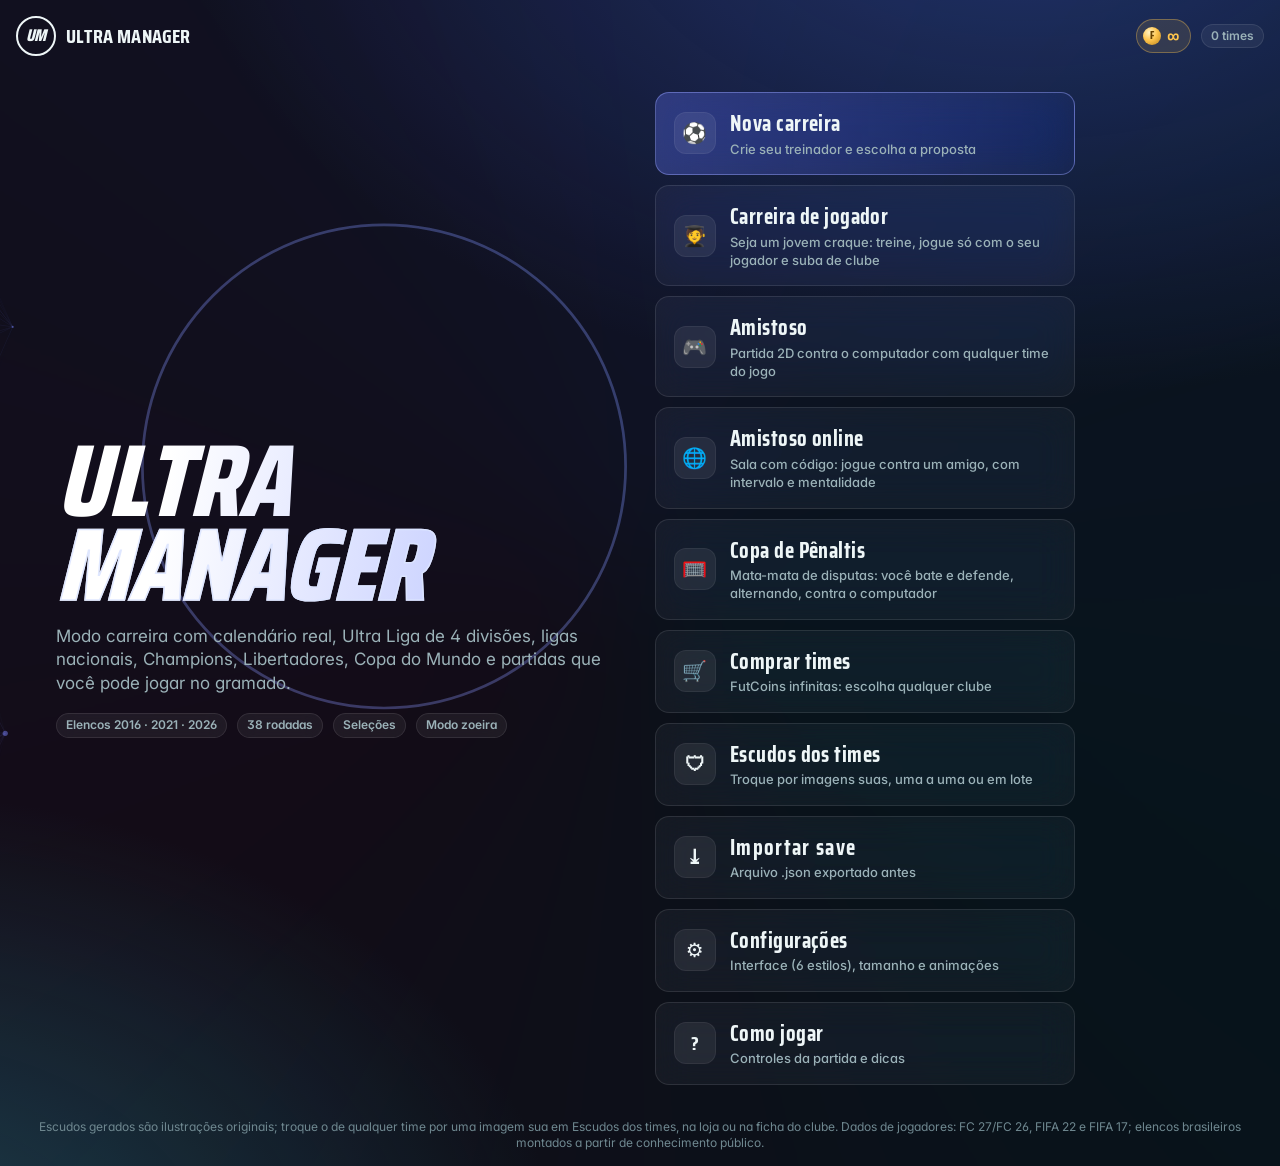
==== commit 45f177a3: "V77: escalacao em bonecos sem fundo (nota ao lado, nome embaixo), cartas opcionais, fontes novas (In" ====
--- a/index.html
+++ b/index.html
@@ -13,7 +13,7 @@
 <meta name="theme-color" content="#071318">
 <link rel="preconnect" href="https://fonts.googleapis.com">
 <link rel="preconnect" href="https://fonts.gstatic.com" crossorigin>
-<link rel="stylesheet" href="https://fonts.googleapis.com/css2?family=Barlow+Condensed:ital,wght@0,500;0,600;0,700;0,800;1,700;1,800&family=Barlow:wght@400;500;600;700&display=swap">
+<link rel="stylesheet" href="https://fonts.googleapis.com/css2?family=Barlow+Condensed:ital,wght@0,500;0,600;0,700;0,800;1,700;1,800&family=Barlow:wght@400;500;600;700&family=Inter:wght@400;500;600;700;800&family=Saira+Condensed:wght@500;600;700;800&family=VT323&family=IBM+Plex+Mono:wght@400;600&display=swap">
 <style>
 /* Layout concept: console-style career hub — petrol-teal stadium night, glass panels, condensed sport type, one violet CTA glow */
 :root {
@@ -1027,6 +1027,61 @@
 .fc-st { font-size: 0.46em; }
 .fc:has(.portrait.photo) .fc-pt { left: 30%; right: 3%; top: 4%; }
 .fc:has(.portrait.photo) .fc-l { text-shadow: 0 1px 0 rgba(255,255,255,0.35); }
+
+/* ===================== V77: fonts and "little player" lineup look ===================== */
+html[data-uifont="modern"] { --f-body: 'Inter', system-ui, -apple-system, 'Segoe UI', sans-serif; --f-display: 'Saira Condensed', 'Barlow Condensed', 'Arial Narrow', system-ui, sans-serif; }
+html[data-uifont="system"] { --f-body: system-ui, -apple-system, 'Segoe UI', Roboto, sans-serif; --f-display: system-ui, -apple-system, 'Segoe UI', Roboto, sans-serif; }
+html[data-uifont="modern"][data-ui="retro"], html[data-uifont="sport"][data-ui="retro"] { --f-display: 'VT323', 'Courier New', monospace; --f-body: 'IBM Plex Mono', 'Courier New', monospace; }
+html[data-uifont="modern"][data-ui="light"] { --f-display: 'Inter', -apple-system, system-ui, sans-serif; }
+html[data-uifont="modern"] body { font-feature-settings: 'cv11', 'ss01'; -webkit-font-smoothing: antialiased; -moz-osx-font-smoothing: grayscale; text-rendering: optimizeLegibility; }
+html[data-uifont="modern"] h1, html[data-uifont="modern"] h2, html[data-uifont="modern"] .hero-date, html[data-uifont="modern"] .hh-nm { letter-spacing: 0; }
+html[data-uifont="modern"][data-ui="light"] h1, html[data-uifont="modern"][data-ui="light"] h2, html[data-uifont="modern"][data-ui="light"] .hero-date { letter-spacing: -0.02em; font-weight: 800; }
+html[data-uifont="modern"] .nav button { font-size: 16px; font-weight: 600; letter-spacing: .01em; }
+html[data-uifont="modern"] table, html[data-uifont="modern"] .tnum, html[data-uifont="modern"] .mini-t td { font-variant-numeric: tabular-nums; }
+html[data-uifont="modern"] .btn { font-weight: 650; letter-spacing: 0; }
+html[data-uifont="modern"] .muted.up, html[data-uifont="modern"] .set-h, html[data-uifont="modern"] label { letter-spacing: .06em; }
+
+/* little player: portrait, rating badge beside, name below (no card background) */
+.pf { position: relative; width: 84px; display: flex; flex-direction: column; align-items: center; flex: none; color: #fff; }
+.pf-pt { position: relative; width: 76px; height: 84px; display: flex; align-items: flex-end; justify-content: center; }
+.pf-pt::after { content: ''; position: absolute; left: 14%; right: 14%; bottom: -3px; height: 9px; border-radius: 50%; background: radial-gradient(closest-side, rgba(0,0,0,0.45), transparent); z-index: -1; }
+.pf-pt .portrait { width: 100%; height: 100%; display: block; filter: drop-shadow(0 4px 5px rgba(0,0,0,0.45)); transition: transform .2s cubic-bezier(.2,.8,.2,1), filter .2s; }
+.pf-pt .portrait.photo { border-radius: 50% 50% 14px 14px; object-fit: cover; box-shadow: 0 0 0 2px rgba(255,255,255,0.8); }
+.pf-o { position: absolute; left: -4px; top: 4px; z-index: 2; display: flex; flex-direction: column; align-items: center; min-width: 30px; padding: 3px 4px 2px; border-radius: 8px; line-height: 1;
+  background: linear-gradient(160deg, #f6dc85, #c39530); color: #2b1d05; box-shadow: 0 3px 8px rgba(0,0,0,0.45), 0 0 0 1px rgba(255,255,255,0.5) inset; }
+.pf-o b { font-family: var(--f-display); font-weight: 800; font-size: 17px; }
+.pf-o span { font-family: var(--f-display); font-weight: 700; font-size: 9px; letter-spacing: .04em; margin-top: 1px; }
+.pf.ag .pf-o { background: linear-gradient(160deg, #f1f4f6, #9aa6b0); color: #1d262c; }
+.pf.cu .pf-o { background: linear-gradient(160deg, #e5ae80, #8c5531); color: #2a1407; }
+.pf.sp .pf-o { background: linear-gradient(160deg, #2d3470, #0d1030); color: #f6e08e; box-shadow: 0 3px 8px rgba(0,0,0,0.45), 0 0 0 1px rgba(246,224,142,0.7) inset; }
+.pf-nm { margin-top: 3px; max-width: 96px; padding: 3px 8px; border-radius: 7px; background: rgba(6, 12, 16, 0.82); color: #fff; font-family: var(--f-body); font-weight: 700; font-size: 11.5px; line-height: 1.2;
+  white-space: nowrap; overflow: hidden; text-overflow: ellipsis; box-shadow: 0 2px 6px rgba(0,0,0,0.35); }
+.pf.none .pf-pt { border: 2px dashed rgba(255,255,255,0.45); border-radius: 50% 50% 14px 14px; width: 60px; height: 70px; align-items: center; }
+.pf.none .pf-o { background: rgba(255,255,255,0.15); color: #fff; box-shadow: none; }
+.pf .fc-plus { margin: 0; }
+.pslot.fcs:hover .pf-pt .portrait { transform: translateY(-3px) scale(1.05); }
+.pslot.fcs.sel .pf-pt .portrait { filter: drop-shadow(0 0 0 #fff) drop-shadow(0 0 3px #ffd21f) drop-shadow(0 0 10px #ffd21f); }
+.pslot.fcs.sel .pf-nm { background: var(--gold, #ffd21f); color: #1b1400; }
+.pslot.fcs.drop .pf-nm { background: var(--accent-hi); }
+.pslot.fcs.oop .pf-o span { color: #c0392b; }
+.pf.xs { width: 70px; } .pf.xs .pf-pt { width: 62px; height: 68px; } .pf.xs .pf-o { min-width: 26px; } .pf.xs .pf-o b { font-size: 15px; } .pf.xs .pf-nm { font-size: 10.5px; max-width: 74px; padding: 2px 6px; }
+.bench-list.cards .pf-nm { background: var(--panel3); color: var(--text); box-shadow: none; }
+.bp.bc.sel .pf-pt .portrait { filter: drop-shadow(0 0 3px #ffd21f) drop-shadow(0 0 10px #ffd21f); }
+.bp.bc.sel .pf-nm { background: var(--gold, #ffd21f); color: #1b1400; }
+.pf.lg { width: 170px; } .pf.lg .pf-pt { width: 150px; height: 166px; border-radius: 50%; background: radial-gradient(circle at 50% 70%, var(--panel3), transparent 70%); }
+.pf.lg .pf-o { left: 0; top: 6px; min-width: 46px; padding: 5px 6px 4px; border-radius: 12px; } .pf.lg .pf-o b { font-size: 28px; } .pf.lg .pf-o span { font-size: 12px; }
+.pf.lg .pf-nm { font-size: 15px; max-width: 170px; padding: 5px 12px; background: var(--panel3); color: var(--text); box-shadow: none; }
+.pf-st { display: grid; grid-template-columns: repeat(3, 1fr); gap: 4px; margin-top: 8px; width: 100%; color: var(--text); }
+.pf-st span { display: flex; flex-direction: column; align-items: center; font-size: 10px; font-weight: 700; color: var(--muted); padding: 4px 0; border-radius: 8px; background: var(--panel2); letter-spacing: .04em; }
+.pf-st b { font-family: var(--f-display); font-size: 18px; color: var(--text); letter-spacing: 0; }
+html[data-ui="light"] .pf-nm { background: rgba(20,20,24,0.85); }
+@media (max-width: 640px) {
+  .pf.sm { width: 60px; } .pf.sm .pf-pt { width: 52px; height: 58px; }
+  .pf.sm .pf-o { left: -6px; top: 0; min-width: 24px; padding: 2px 3px; border-radius: 6px; } .pf.sm .pf-o b { font-size: 13px; } .pf.sm .pf-o span { font-size: 7.5px; }
+  .pf.sm .pf-nm { font-size: 9.5px; max-width: 64px; padding: 2px 5px; border-radius: 5px; }
+}
+.panel h3 .sm-seg { flex-wrap: nowrap; }
+.sm-seg button { padding: 4px 8px; font-size: 11.5px; }
 </style>
 <div id="app" class="app"><div class="boot"><div class="boot-logo">ULTRA<span>MANAGER</span></div><div class="boot-sub">Carregando…</div></div></div>
 <div id="modals"></div>
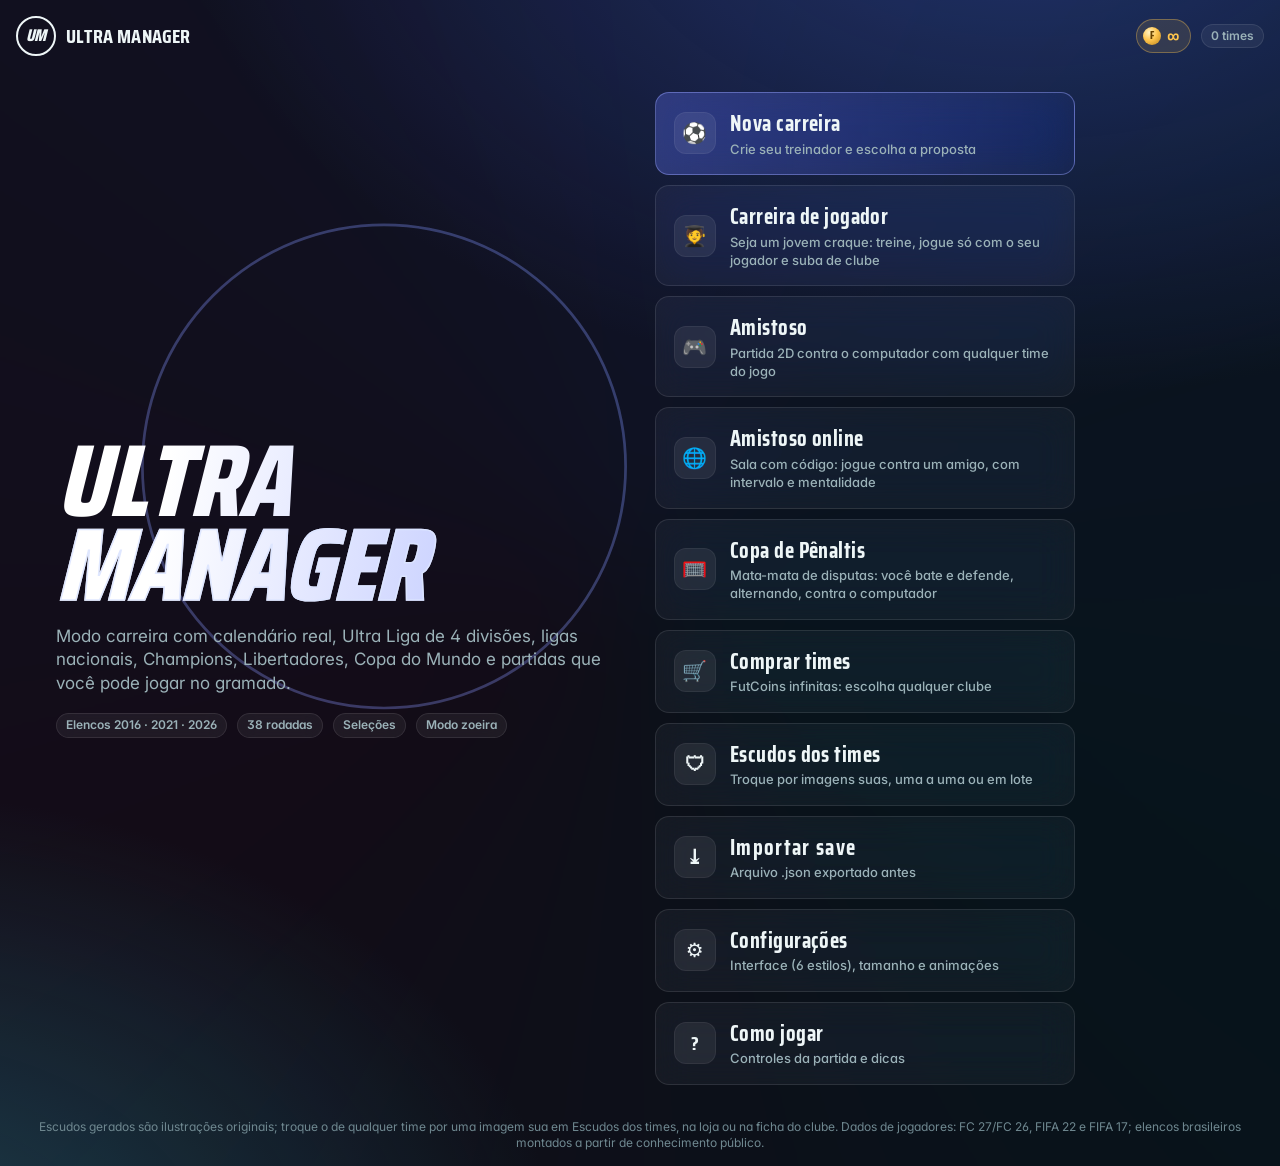
==== commit 21fc17f1: "V79: PlayStyles e PlayStyles+ (35, como no EA FC 26) atribuidos por atributos/posicao/overall, efeit" ====
--- a/index.html
+++ b/index.html
@@ -1082,6 +1082,32 @@
 }
 .panel h3 .sm-seg { flex-wrap: nowrap; }
 .sm-seg button { padding: 4px 8px; font-size: 11.5px; }
+
+/* ===================== V79: PlayStyles ===================== */
+.psi { display: block; flex: none; filter: drop-shadow(0 2px 3px rgba(0,0,0,0.4)); }
+.psi .psi-b { stroke-width: 1.4; }
+.psi.pl .psi-b { fill: url(#psGold); fill: #e7b93d; stroke: #fff1b8; }
+.psi.pl g { stroke: #3a2600; }
+.psi.sv .psi-b { fill: #c9d1d8; stroke: #f4f7f9; }
+.psi.sv g { stroke: #222b31; }
+.ps-strip { display: flex; flex-wrap: wrap; gap: 4px; justify-content: center; margin-top: 8px; }
+.ps-panel { margin-top: 14px; padding-top: 12px; border-top: 1px solid var(--line); }
+.ps-h { font-family: var(--f-display); font-weight: 800; font-size: 17px; margin-bottom: 8px; display: flex; align-items: baseline; gap: 8px; flex-wrap: wrap; }
+.ps-h span { font-family: var(--f-body); font-size: 12px; font-weight: 600; color: var(--muted); }
+.ps-list { display: grid; gap: 6px; }
+.ps-it { display: flex; gap: 10px; align-items: center; padding: 6px 8px; border-radius: 10px; background: var(--panel2); border: 1px solid var(--line); }
+.ps-it.pl { background: linear-gradient(90deg, rgba(231,185,61,0.18), var(--panel2) 70%); border-color: rgba(231,185,61,0.45); }
+.ps-it > div { display: flex; flex-direction: column; min-width: 0; }
+.ps-it b { font-size: 14px; }
+.ps-it b sup { color: #e7b93d; font-size: 13px; margin-left: 1px; }
+.ps-it small { color: var(--muted); font-size: 12.5px; line-height: 1.3; }
+.ps-it i { font-style: normal; font-size: 10.5px; font-weight: 700; letter-spacing: .06em; text-transform: uppercase; color: var(--dim); margin-top: 2px; }
+.pf-ps { position: absolute; right: 6px; top: 2px; z-index: 3; display: flex; align-items: center; }
+.pf-ps b { position: absolute; right: -4px; bottom: -4px; min-width: 14px; height: 14px; border-radius: 7px; background: #111; color: #ffd76a; font-size: 9.5px; font-weight: 800; display: grid; place-items: center; padding: 0 3px; }
+.fc .fc-ps { right: 5%; top: 5%; }
+.fc.lg .ps-strip, .pf.lg .ps-strip { margin-top: 6px; }
+.fc.lg { height: auto; }
+@media (max-width: 640px) { .pf.sm .pf-ps svg { width: 15px; height: 15px; } .pf.sm .pf-ps { right: -6px; top: 0; } }
 </style>
 <div id="app" class="app"><div class="boot"><div class="boot-logo">ULTRA<span>MANAGER</span></div><div class="boot-sub">Carregando…</div></div></div>
 <div id="modals"></div>
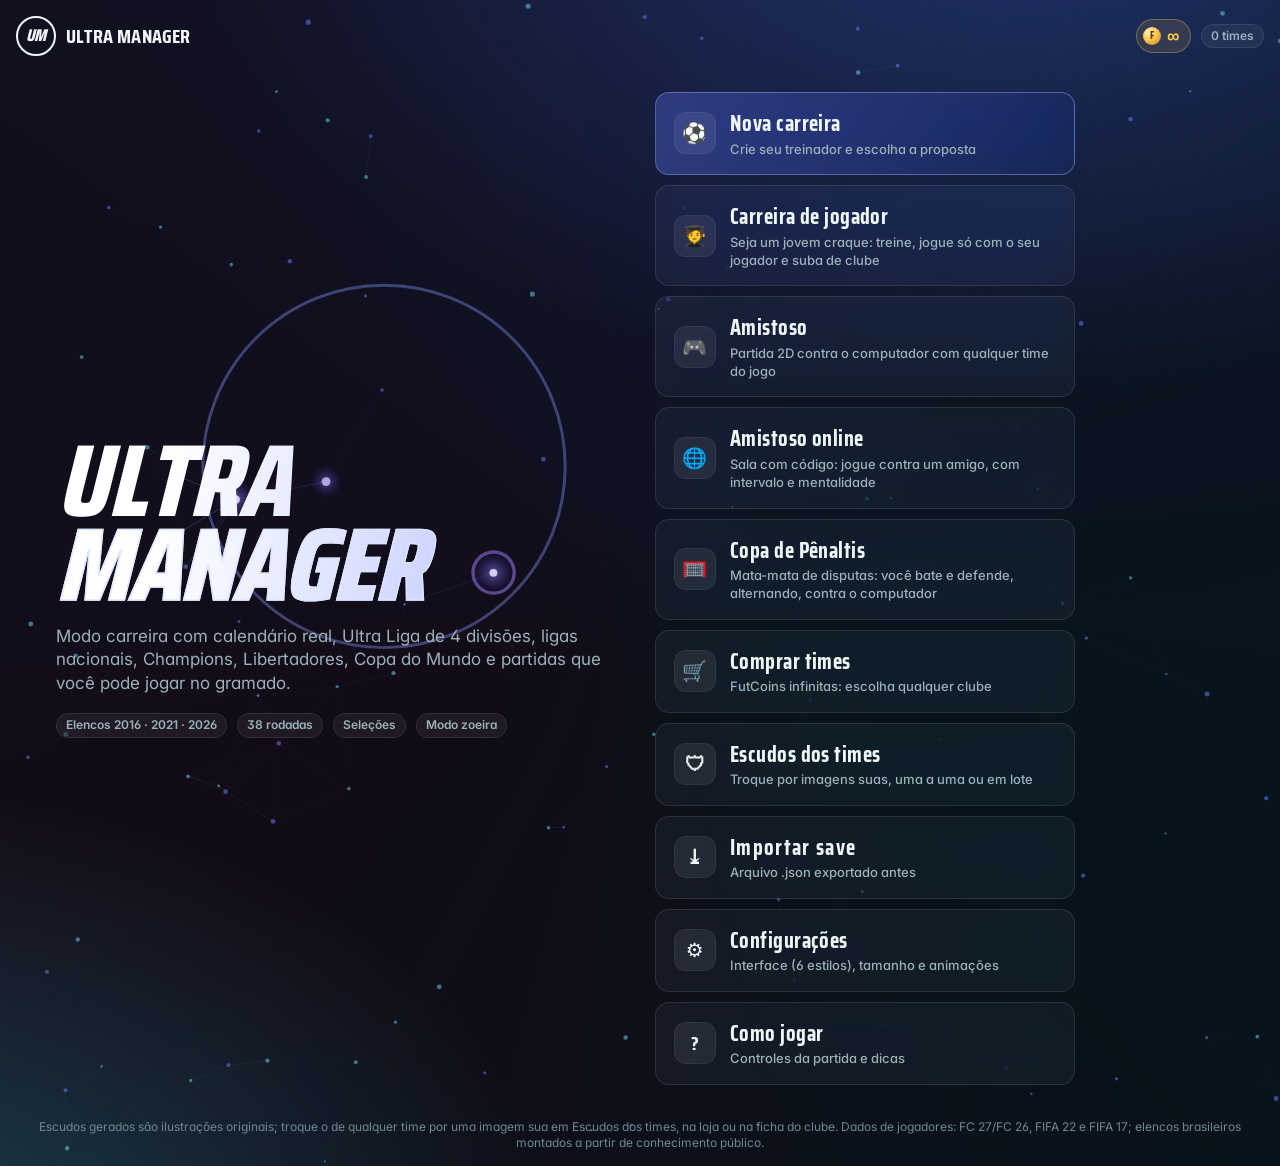
==== commit 25208c77: "V80: PlayStyles da base, PlayStyle+ garantido aos 90+, efeitos de PlayStyles na partida e aviso anim" ====
--- a/index.html
+++ b/index.html
@@ -1108,6 +1108,32 @@
 .fc.lg .ps-strip, .pf.lg .ps-strip { margin-top: 6px; }
 .fc.lg { height: auto; }
 @media (max-width: 640px) { .pf.sm .pf-ps svg { width: 15px; height: 15px; } .pf.sm .pf-ps { right: -6px; top: 0; } }
+
+/* ===================== V80: PlayStyle+ in the match */
+.psfx-box{position:absolute;left:12px;top:30%;z-index:40;display:flex;flex-direction:column;gap:8px;pointer-events:none}
+.psfx{display:flex;align-items:center;gap:10px;padding:7px 16px 7px 8px;border-radius:999px;
+  background:linear-gradient(100deg,rgba(18,14,4,.92),rgba(40,30,6,.86));border:1px solid rgba(255,214,102,.55);
+  box-shadow:0 6px 22px rgba(0,0,0,.45),0 0 18px rgba(255,196,60,.28);color:#fff;font-family:var(--ui-font,inherit);
+  transform:translateX(-120%);opacity:0;animation:psfxIn .42s cubic-bezier(.2,1.3,.4,1) forwards;position:relative;overflow:hidden}
+.psfx::before{content:"";position:absolute;left:0;top:0;bottom:0;width:4px;background:#34d399}
+.psfx.op::before{background:#f87171}
+.psfx::after{content:"";position:absolute;top:0;bottom:0;width:40%;left:-50%;background:linear-gradient(90deg,transparent,rgba(255,240,190,.45),transparent);
+  transform:skewX(-20deg);animation:psfxShine 1s .35s ease-out forwards}
+.psfx-ic{display:grid;place-items:center;animation:psfxPop .5s .2s ease-out both}
+.psfx-ic .psi{filter:drop-shadow(0 0 8px rgba(255,200,70,.75))}
+.psfx-t{display:flex;flex-direction:column;line-height:1.1}
+.psfx-t b{font-size:15px;font-weight:800;letter-spacing:.01em;color:#ffe08a}
+.psfx-t b sup{font-size:11px;margin-left:1px;color:#ffd24d}
+.psfx-t small{font-size:11.5px;opacity:.85;text-transform:uppercase;letter-spacing:.06em}
+.psfx.out{animation:psfxOut .45s ease-in forwards}
+@keyframes psfxIn{to{transform:none;opacity:1}}
+@keyframes psfxOut{from{transform:none;opacity:1}to{transform:translateX(-30px);opacity:0}}
+@keyframes psfxShine{to{left:130%}}
+@keyframes psfxPop{0%{transform:scale(.4) rotate(-25deg)}70%{transform:scale(1.18) rotate(4deg)}100%{transform:none}}
+@media (max-width:700px){.psfx-box{top:22%;left:6px}.psfx{padding:5px 12px 5px 6px}.psfx-t b{font-size:13px}}
+html[data-uimotion="off"] .psfx,html[data-uimotion="off"] .psfx-ic,html[data-uimotion="off"] .psfx::after{animation:none;transform:none;opacity:1}
+/* academy: innate PlayStyle tag */
+.ps-inn{font-size:10px;padding:1px 6px;border-radius:6px;background:rgba(52,211,153,.16);color:#34d399;margin-left:6px;font-weight:700;letter-spacing:.04em}
 </style>
 <div id="app" class="app"><div class="boot"><div class="boot-logo">ULTRA<span>MANAGER</span></div><div class="boot-sub">Carregando…</div></div></div>
 <div id="modals"></div>
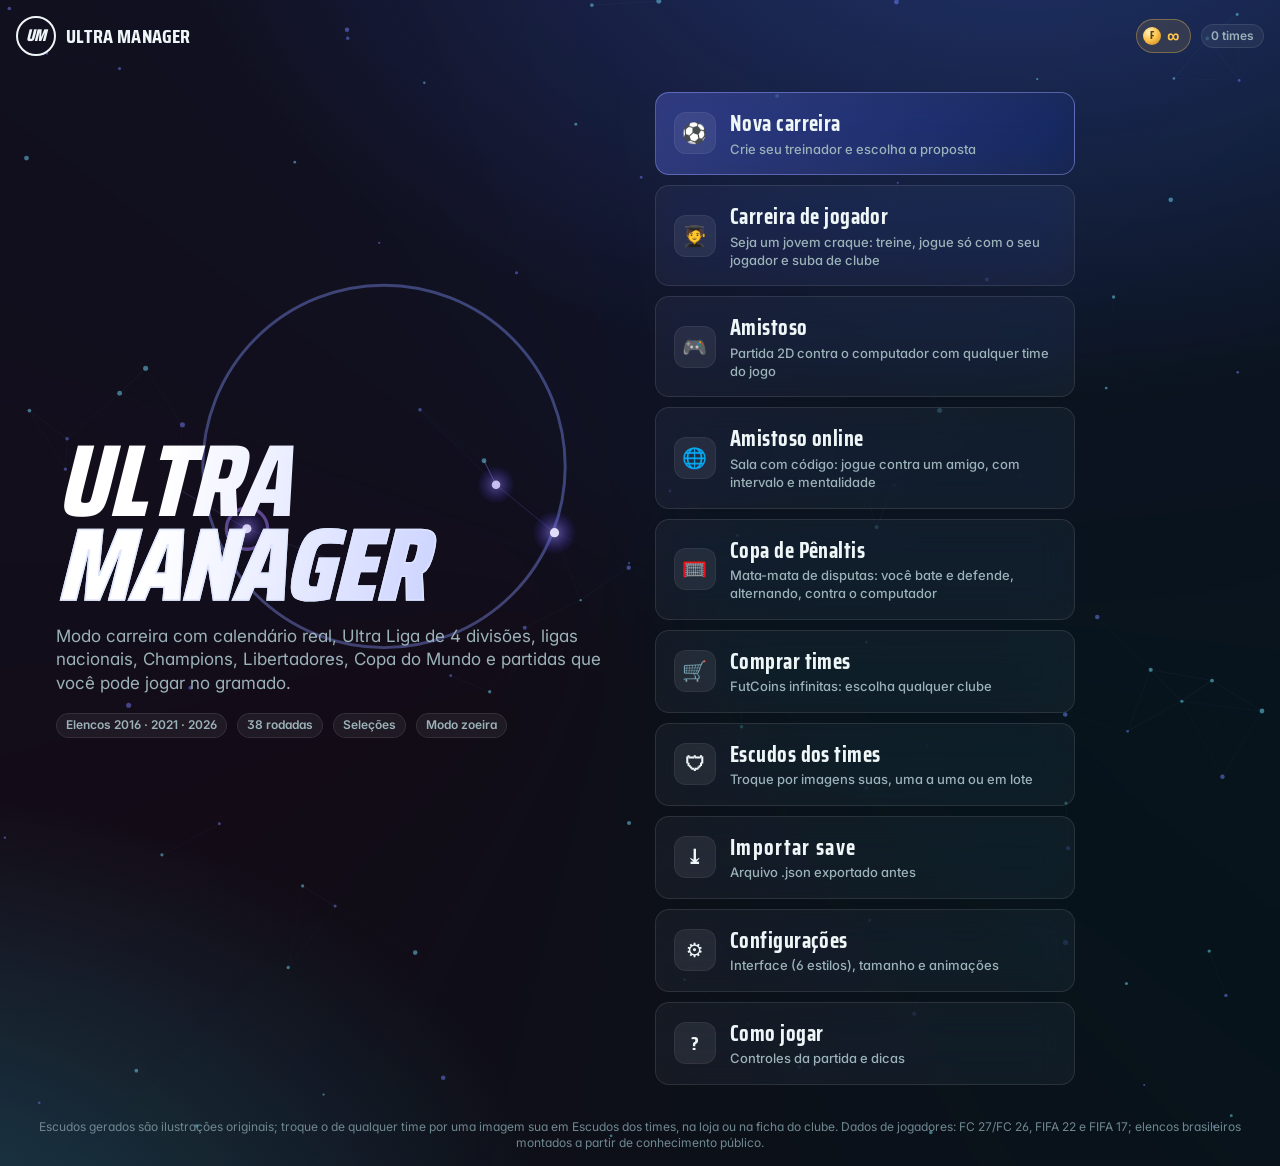
==== commit 00ede26c: "V81: camisas 1 e 2 dos principais clubes, escudo no peito esquerdo, tela pré-jogo com estádio, bande" ====
--- a/index.html
+++ b/index.html
@@ -1134,6 +1134,31 @@
 html[data-uimotion="off"] .psfx,html[data-uimotion="off"] .psfx-ic,html[data-uimotion="off"] .psfx::after{animation:none;transform:none;opacity:1}
 /* academy: innate PlayStyle tag */
 .ps-inn{font-size:10px;padding:1px 6px;border-radius:6px;background:rgba(52,211,153,.16);color:#34d399;margin-left:6px;font-weight:700;letter-spacing:.04em}
+
+/* ===================== V81: pre-match screen (drawn stadium), kits, crowd */
+.g2-intro.pre{display:block;padding:0;background:#05080f;overflow:hidden;transition:opacity .45s}
+.g2-intro.pre .pre-art{position:absolute;inset:0;animation:preZoom 6s ease-out forwards}
+.g2-intro.pre .pre-art svg{width:100%;height:100%;display:block}
+.g2-intro.pre .pre-shade{position:absolute;inset:0;background:linear-gradient(180deg,rgba(4,8,16,.55) 0%,rgba(4,8,16,0) 30%,rgba(4,8,16,0) 52%,rgba(4,8,16,.82) 100%)}
+.pre-top{position:absolute;top:max(14px,env(safe-area-inset-top,0px));left:0;right:0;display:flex;justify-content:space-between;align-items:center;padding:0 22px;color:#fff;font-family:var(--f-display,inherit)}
+.pre-comp{font-weight:800;text-transform:uppercase;letter-spacing:.16em;font-size:13px;color:#ffd34d;background:rgba(0,0,0,.45);padding:6px 12px;border-radius:999px}
+.pre-w{font-size:13px;background:rgba(0,0,0,.45);padding:6px 12px;border-radius:999px}
+.pre-mid{position:absolute;left:0;right:0;bottom:118px;display:flex;align-items:flex-end;justify-content:center;gap:clamp(14px,5vw,60px);color:#fff}
+.pre-team{display:flex;flex-direction:column;align-items:center;gap:6px;width:min(34vw,240px);text-align:center;animation:preIn .6s .25s both cubic-bezier(.2,1.2,.4,1)}
+.pre-team:last-child{animation-delay:.4s}
+.pre-team svg{filter:drop-shadow(0 6px 16px rgba(0,0,0,.6))}
+.pre-team b{font-family:var(--f-display,inherit);font-weight:800;font-size:clamp(17px,2.6vw,26px);line-height:1.05;text-shadow:0 2px 10px rgba(0,0,0,.8)}
+.pre-kit{opacity:.95;margin-top:2px}
+.pre-vs{align-self:center;margin-bottom:60px}
+.pre-vs span{display:grid;place-items:center;width:54px;height:54px;border-radius:50%;background:rgba(0,0,0,.55);border:1px solid rgba(255,255,255,.3);font-family:var(--f-display,inherit);font-weight:900;font-size:20px;letter-spacing:.06em}
+.pre-std{position:absolute;left:0;right:0;bottom:44px;text-align:center;color:#fff;animation:preIn .6s .6s both}
+.pre-std small{display:block;text-transform:uppercase;letter-spacing:.3em;font-size:11px;opacity:.7}
+.pre-std b{font-family:var(--f-display,inherit);font-weight:900;font-size:clamp(22px,4vw,40px);letter-spacing:.04em;text-transform:uppercase;text-shadow:0 3px 14px rgba(0,0,0,.85)}
+.pre-foot{position:absolute;left:0;right:0;bottom:14px;text-align:center;font-size:12px;color:rgba(255,255,255,.7)}
+@keyframes preZoom{from{transform:scale(1.12) translateY(10px)}to{transform:none}}
+@keyframes preIn{from{opacity:0;transform:translateY(18px)}to{opacity:1;transform:none}}
+@media (max-height:520px){.pre-mid{bottom:84px}.pre-kit{display:none}.pre-std{bottom:30px}.pre-std b{font-size:22px}}
+html[data-uimotion="off"] .g2-intro.pre .pre-art,html[data-uimotion="off"] .pre-team,html[data-uimotion="off"] .pre-std{animation:none}
 </style>
 <div id="app" class="app"><div class="boot"><div class="boot-logo">ULTRA<span>MANAGER</span></div><div class="boot-sub">Carregando…</div></div></div>
 <div id="modals"></div>
